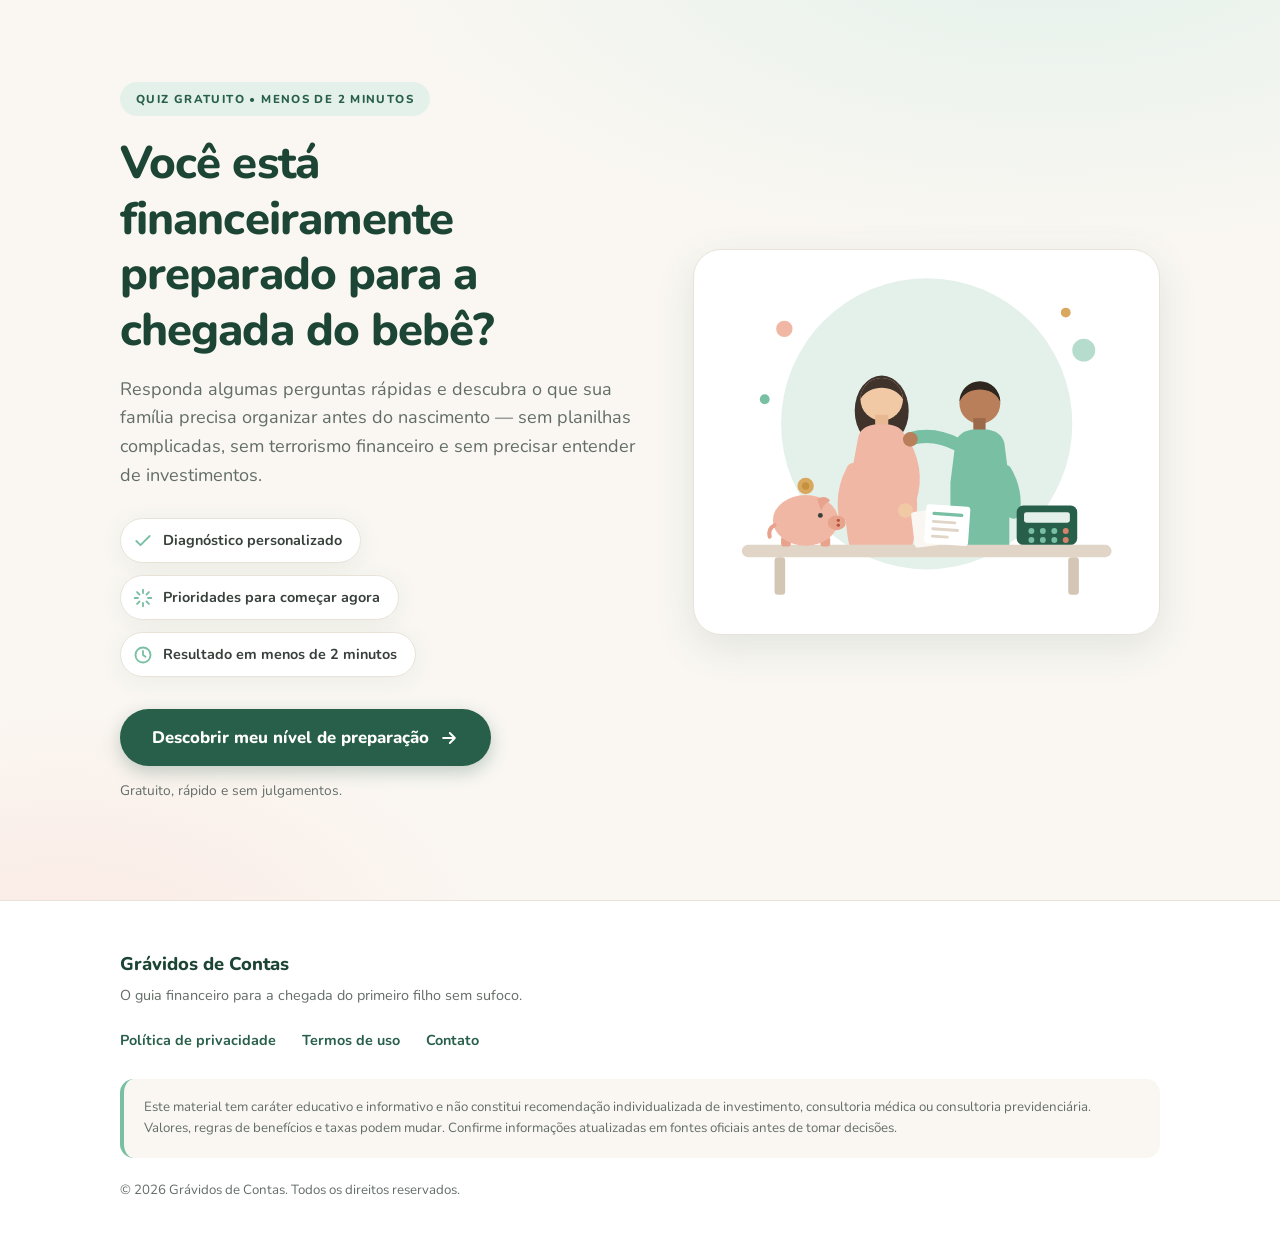
==== index.html @ abc98772 "Adiciona os depoimentos reais dos clientes na seção de prova social - Substitui os placeholders pelo" ====
<!DOCTYPE html>
<html lang="pt-BR">
<head>
<meta charset="UTF-8">
<meta name="viewport" content="width=device-width, initial-scale=1">
<title>Quiz: Você está preparado financeiramente para a chegada do bebê???</title>
<meta name="description" content="Descubra em menos de 2 minutos como está a preparação financeira da sua família para a chegada do bebê e veja um plano simples para começar.">

<link rel="icon" href="favicon.svg" type="image/svg+xml">
<link rel="apple-touch-icon" href="favicon.svg">
<meta name="theme-color" content="#285F4A">

<meta property="og:type" content="website">
<meta property="og:title" content="Você está financeiramente preparado para a chegada do bebê?">
<meta property="og:description" content="Quiz gratuito de 2 minutos. Descubra seu nível de preparação e receba 3 prioridades práticas para organizar as contas antes do nascimento.">
<meta property="og:locale" content="pt_BR">
<meta property="og:site_name" content="Grávidos de Contas">
<meta property="og:image" content="og-image.png">
<meta property="og:image:width" content="1200">
<meta property="og:image:height" content="630">
<meta property="og:image:alt" content="Grávidos de Contas — quiz gratuito sobre preparação financeira para a chegada do bebê.">
<meta name="twitter:card" content="summary_large_image">
<meta name="twitter:title" content="Você está financeiramente preparado para a chegada do bebê?">
<meta name="twitter:description" content="Quiz gratuito de 2 minutos. Descubra seu nível de preparação e receba 3 prioridades práticas.">
<meta name="twitter:image" content="og-image.png">

<link rel="preconnect" href="https://fonts.googleapis.com">
<link rel="preconnect" href="https://fonts.gstatic.com" crossorigin>
<link href="https://fonts.googleapis.com/css2?family=Nunito:wght@400;600;700;800&display=swap" rel="stylesheet">

<style>
:root{
  --mint:#78BFA3;
  --mint-soft:#E4F1EB;
  --green:#285F4A;
  --green-deep:#1D4536;
  --terracota:#D9826B;          /* acentos e ilustração (não-texto) */
  --terracota-cta:#C05130;      /* mesma matiz, escurecida: 4.70:1 com texto branco */
  --terracota-cta-hover:#A64528;
  --terracota-light:#F1B7A5;
  --terracota-soft:#FBEAE4;
  --brick:#AE4B32;              /* terracota legível como texto: 4.67:1 no soft */
  --gold:#D9A85F;
  --gold-soft:#FAF0DE;
  --offwhite:#FAF7F2;
  --text:#37403B;
  --text-soft:#636D68;          /* passa 4.5:1 em branco, off-white, menta, dourado e terracota claros */
  --white:#FFFFFF;
  --line:#E8E2D9;
  --radius:20px;
  --radius-sm:14px;
  --shadow:0 4px 24px rgba(40,95,74,.07);
  --shadow-lg:0 12px 40px rgba(40,95,74,.12);
  --maxw:1080px;
}

*{margin:0;padding:0;box-sizing:border-box}

html{scroll-behavior:smooth}

body{
  font-family:'Nunito',system-ui,-apple-system,'Segoe UI',sans-serif;
  background:var(--offwhite);
  color:var(--text);
  line-height:1.6;
  -webkit-font-smoothing:antialiased;
}

img,svg{max-width:100%;display:block}

button{font-family:inherit;cursor:pointer;border:none;background:none;color:inherit}

a{color:inherit}

:focus-visible{
  outline:3px solid var(--green);
  outline-offset:3px;
  border-radius:6px;
}

.wrap{width:100%;max-width:var(--maxw);margin:0 auto;padding:0 20px}
.wrap-narrow{max-width:760px}

.sr-only{
  position:absolute;width:1px;height:1px;padding:0;margin:-1px;
  overflow:hidden;clip:rect(0,0,0,0);white-space:nowrap;border:0;
}

/* ---------- Tipografia ---------- */
h1,h2,h3{line-height:1.22;letter-spacing:-.02em;color:var(--green-deep);font-weight:800}
h1{font-size:clamp(1.75rem,5.2vw,2.85rem)}
h2{font-size:clamp(1.5rem,4.2vw,2.25rem)}
h3{font-size:clamp(1.1rem,2.6vw,1.3rem)}

.eyebrow{
  display:inline-block;
  font-size:.72rem;
  font-weight:800;
  letter-spacing:.12em;
  text-transform:uppercase;
  color:var(--green);
  background:var(--mint-soft);
  padding:8px 16px;
  border-radius:999px;
}

.lead{font-size:clamp(1rem,2.4vw,1.13rem);color:var(--text-soft)}

/* ---------- Botões ---------- */
.btn{
  display:inline-flex;align-items:center;justify-content:center;gap:10px;
  font-weight:800;font-size:1.05rem;
  padding:17px 32px;
  border-radius:999px;
  text-decoration:none;
  transition:transform .15s ease,box-shadow .2s ease,background-color .2s ease;
  text-align:center;
}
.btn:active{transform:translateY(1px)}

.btn-primary{
  background:var(--green);color:var(--white);
  box-shadow:0 6px 18px rgba(40,95,74,.28);
}
.btn-primary:hover{background:var(--green-deep);box-shadow:0 8px 24px rgba(40,95,74,.34)}

.btn-buy{
  background:var(--terracota-cta);color:var(--white);
  box-shadow:0 6px 18px rgba(192,81,48,.34);
  font-size:1.1rem;
}
.btn-buy:hover{background:var(--terracota-cta-hover);box-shadow:0 10px 28px rgba(192,81,48,.42)}

.btn-ghost{
  background:transparent;color:var(--text-soft);
  font-weight:700;font-size:.95rem;padding:14px 22px;
  border-radius:999px;
}
.btn-ghost:hover{color:var(--green);background:var(--mint-soft)}

.btn-block{width:100%}

.btn:disabled{opacity:.4;cursor:not-allowed;box-shadow:none}
.btn:disabled:hover{transform:none}

.microcopy{font-size:.86rem;color:var(--text-soft);margin-top:14px}

/* ---------- App / telas ---------- */
.app{
  min-height:100svh;
  display:flex;align-items:center;
  padding:40px 0 56px;
  background:
    radial-gradient(1100px 520px at 82% -8%,var(--mint-soft) 0%,transparent 62%),
    radial-gradient(760px 420px at 5% 105%,var(--terracota-soft) 0%,transparent 60%);
}

.screen{display:none;width:100%;animation:fade .38s ease both}
.screen.is-active{display:block}

@keyframes fade{from{opacity:0;transform:translateY(12px)}to{opacity:1;transform:none}}

@media (prefers-reduced-motion:reduce){
  *{animation-duration:.01ms !important;transition-duration:.01ms !important}
  html{scroll-behavior:auto}
}

/* ---------- Hero ---------- */
.hero{
  display:grid;gap:40px;align-items:center;
  grid-template-columns:1fr;
}
@media(min-width:900px){
  .hero{grid-template-columns:1.05fr .95fr;gap:56px}
}

.hero h1{margin:20px 0 16px}
.hero .lead{margin-bottom:28px;max-width:52ch}

.perks{
  display:flex;flex-direction:column;gap:14px;
  margin-bottom:32px;
}
@media(min-width:560px){.perks{flex-direction:row;flex-wrap:wrap;gap:12px}}

.perk{
  display:flex;align-items:center;gap:10px;
  background:var(--white);
  border:1px solid var(--line);
  border-radius:999px;
  padding:10px 18px 10px 12px;
  font-size:.9rem;font-weight:700;
  box-shadow:var(--shadow);
}
.perk svg{width:20px;height:20px;color:var(--mint);flex:none}

.hero-art{
  background:var(--white);
  border-radius:28px;
  padding:20px;
  box-shadow:var(--shadow-lg);
  border:1px solid var(--line);
}

/* ---------- Quiz ---------- */
.quiz-card{
  background:var(--white);
  border:1px solid var(--line);
  border-radius:var(--radius);
  box-shadow:var(--shadow-lg);
  padding:28px 22px 26px;
}
@media(min-width:700px){.quiz-card{padding:40px}}

.progress-head{
  display:flex;justify-content:space-between;align-items:baseline;
  gap:14px;margin-bottom:12px;
  font-size:.85rem;font-weight:800;color:var(--green);
}
.progress-head .hint{color:var(--text-soft);font-weight:600;font-size:.8rem}

.bar{
  height:9px;background:var(--mint-soft);
  border-radius:999px;overflow:hidden;margin-bottom:30px;
}
.bar span{
  display:block;height:100%;
  background:linear-gradient(90deg,var(--mint),var(--green));
  border-radius:999px;
  transition:width .4s cubic-bezier(.4,0,.2,1);
}

.q-title{margin-bottom:8px}
.q-sub{font-size:.9rem;color:var(--text-soft);margin-bottom:24px}

.options{display:flex;flex-direction:column;gap:12px;margin-bottom:28px}

.opt{
  display:flex;align-items:center;gap:14px;
  width:100%;text-align:left;
  background:var(--white);
  border:2px solid var(--line);
  border-radius:var(--radius-sm);
  padding:17px 18px;
  font-size:1rem;font-weight:700;color:var(--text);
  transition:border-color .18s ease,background-color .18s ease,transform .12s ease;
}
.opt:hover{border-color:var(--mint);background:var(--mint-soft)}
.opt:active{transform:scale(.99)}

.opt .tick{
  flex:none;width:24px;height:24px;border-radius:50%;
  border:2px solid var(--line);
  display:grid;place-items:center;
  transition:border-color .18s ease,background-color .18s ease;
}
.opt .tick svg{width:14px;height:14px;color:var(--white);opacity:0;transition:opacity .15s ease}

.opt[aria-checked="true"]{border-color:var(--green);background:var(--mint-soft)}
.opt[aria-checked="true"] .tick{border-color:var(--green);background:var(--green)}
.opt[aria-checked="true"] .tick svg{opacity:1}

.quiz-nav{display:flex;justify-content:space-between;align-items:center;gap:12px}

/* ---------- Intervalos de copy entre as perguntas ---------- */
.interlude{text-align:center}
.interlude h2{font-size:clamp(1.3rem,3.6vw,1.75rem);margin:18px 0 14px}
.interlude-art{
  width:100%;max-width:400px;margin:22px auto 4px;
  height:auto;
}
.interlude-text{
  color:var(--text-soft);max-width:52ch;margin:0 auto 24px;
  font-size:1.02rem;
}
.interlude-note{
  font-weight:800;color:var(--green-deep);margin:22px 0 24px;
  font-size:1rem;
}

.datapoint{
  background:var(--terracota-soft);
  border-radius:var(--radius-sm);
  padding:24px 22px;
  text-align:left;
}
.datapoint-green{background:var(--mint-soft)}
.datapoint-num{
  font-size:clamp(2.2rem,7vw,2.9rem);
  font-weight:800;line-height:1;letter-spacing:-.03em;
  color:var(--brick);margin-bottom:10px;
}
.datapoint-green .datapoint-num{color:var(--green)}
.datapoint-desc{font-weight:700;color:var(--text);margin-bottom:12px}
.datapoint-src{
  font-size:.78rem;color:var(--text-soft);line-height:1.5;
  padding-top:11px;border-top:1px solid rgba(55,64,59,.12);
}
.datapoint-src a{
  display:inline-flex;align-items:center;gap:4px;
  padding:5px 0;min-height:24px;          /* área de toque confortável no celular */
  font-weight:800;color:var(--green);
  text-decoration:underline;text-underline-offset:2px;
}
.datapoint-src a:hover{color:var(--green-deep)}
.datapoint-src a svg{width:12px;height:12px;flex:none}

/* ---------- Lead ---------- */
.field{margin-bottom:18px}
.field label{display:block;font-weight:800;font-size:.9rem;margin-bottom:7px}
.opcional{
  font-weight:700;font-size:.74rem;color:var(--text-soft);
  background:var(--offwhite);border:1px solid var(--line);
  padding:2px 8px;border-radius:999px;margin-left:6px;
  text-transform:lowercase;letter-spacing:.02em;
}
.field input{
  width:100%;font-family:inherit;font-size:1rem;
  padding:15px 16px;
  border:2px solid var(--line);
  border-radius:var(--radius-sm);
  background:var(--offwhite);
  color:var(--text);
  transition:border-color .18s ease,background-color .18s ease;
}
.field input:focus{outline:none;border-color:var(--green);background:var(--white)}
.field input[aria-invalid="true"]{border-color:var(--terracota);background:var(--terracota-soft)}
.field .err{
  display:none;font-size:.82rem;font-weight:700;color:var(--brick);margin-top:7px;
}
.field .err.show{display:block}

.consent{
  display:flex;gap:12px;align-items:flex-start;
  font-size:.86rem;color:var(--text-soft);
  margin:6px 0 22px;cursor:pointer;line-height:1.5;
}
.consent input{
  flex:none;width:22px;height:22px;margin-top:1px;
  accent-color:var(--green);cursor:pointer;
}

.lead-trust{
  display:flex;gap:10px;align-items:flex-start;
  margin-top:18px;font-size:.85rem;color:var(--text-soft);line-height:1.5;
}
.lead-trust svg{width:18px;height:18px;flex:none;color:var(--green);margin-top:2px}

/* ---------- Processando ---------- */
.loading{text-align:center;padding:56px 20px}
.spinner{
  width:58px;height:58px;margin:0 auto 26px;
  border:5px solid var(--mint-soft);
  border-top-color:var(--green);
  border-radius:50%;
  animation:spin .9s linear infinite;
}
@keyframes spin{to{transform:rotate(360deg)}}
.loading-msg{font-size:1.08rem;font-weight:800;color:var(--green-deep);min-height:1.6em}

/* ---------- Resultado ---------- */
.result-card{
  background:var(--white);
  border:1px solid var(--line);
  border-top:6px solid var(--tier,var(--mint));
  border-radius:var(--radius);
  box-shadow:var(--shadow-lg);
  padding:30px 22px;
}
@media(min-width:700px){.result-card{padding:42px}}

.tier-badge{
  display:inline-flex;align-items:center;gap:9px;
  background:var(--tier-soft,var(--mint-soft));
  color:var(--tier-text,var(--green));
  font-weight:800;font-size:.78rem;
  letter-spacing:.1em;text-transform:uppercase;
  padding:8px 16px;border-radius:999px;
}
.tier-name{color:var(--tier-text,var(--green-deep));margin:16px 0 4px}

.gauge{margin:26px 0 30px}
.gauge-top{
  display:flex;justify-content:space-between;align-items:baseline;
  margin-bottom:9px;
}
.gauge-score{font-weight:800;color:var(--tier-text,var(--green));font-size:1rem}
.gauge-score b{font-size:1.85rem;line-height:1}
.gauge-max{font-size:.82rem;color:var(--text-soft);font-weight:700}
.gauge-track{height:14px;background:var(--offwhite);border:1px solid var(--line);border-radius:999px;overflow:hidden}
.gauge-fill{
  height:100%;background:var(--tier,var(--mint));
  border-radius:999px;width:0;
  transition:width 1.1s cubic-bezier(.4,0,.2,1);
}
.gauge-scale{
  display:flex;justify-content:space-between;
  font-size:.72rem;color:var(--text-soft);font-weight:700;margin-top:8px;
}

.result-msg{font-size:1.06rem;margin-bottom:24px}

.phase-note{
  display:flex;gap:13px;align-items:flex-start;
  background:var(--mint-soft);
  border-left:4px solid var(--mint);
  border-radius:var(--radius-sm);
  padding:17px 19px;margin-bottom:24px;
  font-weight:700;color:var(--green-deep);
}
.phase-note svg{width:22px;height:22px;flex:none;color:var(--green);margin-top:2px}

.risk{
  background:var(--terracota-soft);
  border-radius:var(--radius-sm);
  padding:20px;margin-bottom:24px;
}
.risk h3{
  display:flex;align-items:center;gap:9px;
  font-size:.79rem;letter-spacing:.09em;text-transform:uppercase;
  color:var(--brick);margin-bottom:9px;
}
.risk h3 svg{width:19px;height:19px;flex:none}
.risk p{color:var(--text)}

.priorities{list-style:none;display:flex;flex-direction:column;gap:13px;margin-bottom:8px}
.priorities li{display:flex;gap:14px;align-items:flex-start}
.priorities .num{
  flex:none;width:31px;height:31px;border-radius:50%;
  background:var(--green);color:var(--white);
  font-weight:800;font-size:.9rem;
  display:grid;place-items:center;
}
.priorities li span:last-child{padding-top:3px;font-weight:600}

.block-title{
  font-size:.79rem;letter-spacing:.09em;text-transform:uppercase;
  color:var(--green);font-weight:800;margin-bottom:14px;
}

.bridge{
  margin-top:26px;padding-top:24px;border-top:1px dashed var(--line);
  font-weight:700;color:var(--green-deep);font-size:1.04rem;
}

.result-actions{margin-top:28px;display:flex;flex-direction:column;gap:10px}
@media(min-width:560px){.result-actions{flex-direction:row;align-items:center}}

/* ---------- Seções ---------- */
.section{padding:68px 0}
@media(min-width:700px){.section{padding:88px 0}}
.section-white{background:var(--white)}
.section-mint{background:var(--mint-soft)}
.section-green{background:var(--green-deep);color:var(--offwhite)}
.section-green h2,.section-green h3{color:var(--white)}

.section-head{text-align:center;max-width:640px;margin:0 auto 44px}
.section-head h2{margin:16px 0 14px}
.section-head .lead{margin:0 auto}
.section-green .lead{color:#C9DAD2}

/* ---------- Transição ---------- */
.transition{text-align:center;max-width:660px;margin:0 auto}
.transition h2{margin-bottom:18px}

/* ---------- Dados / autoridade ---------- */
.stats{display:grid;gap:18px;grid-template-columns:1fr}
@media(min-width:800px){.stats{grid-template-columns:repeat(3,1fr);gap:20px}}

.stat-card{
  background:var(--white);
  border:1px solid var(--line);
  border-top:5px solid var(--brick);
  border-radius:var(--radius);
  padding:26px 22px;
  box-shadow:var(--shadow);
  display:flex;flex-direction:column;
}
.stat-card-good{border-top-color:var(--mint)}
.stat-num{
  font-size:clamp(2.1rem,5.5vw,2.6rem);
  font-weight:800;line-height:1;letter-spacing:-.03em;
  color:var(--brick);margin-bottom:12px;
}
.stat-card-good .stat-num{color:var(--green)}
.stat-desc{font-weight:700;color:var(--text);margin-bottom:16px;flex:1}
.stat-src{
  font-size:.76rem;color:var(--text-soft);line-height:1.6;
  padding-top:13px;border-top:1px solid var(--line);
}
.stat-src a{
  display:inline-flex;align-items:center;gap:4px;margin-top:2px;
  padding:5px 0;min-height:24px;          /* área de toque confortável no celular */
  font-weight:800;color:var(--green);
  text-decoration:underline;text-underline-offset:2px;
}
.stat-src a:hover{color:var(--green-deep)}
.stat-src a svg{width:12px;height:12px;flex:none}

.stats-note{
  display:flex;gap:11px;align-items:flex-start;
  max-width:720px;margin:30px auto 0;
  font-size:.85rem;line-height:1.6;color:var(--text-soft);
}
.stats-note svg{width:19px;height:19px;flex:none;color:var(--green);margin-top:2px}

/* ---------- Oferta ---------- */
.offer{display:grid;gap:44px;align-items:center;grid-template-columns:1fr}
@media(min-width:900px){.offer{grid-template-columns:.85fr 1.15fr;gap:56px}}

.benefits{list-style:none;display:flex;flex-direction:column;gap:15px;margin-top:28px}
.benefits li{display:flex;gap:13px;align-items:flex-start;font-weight:600}
.benefits svg{
  width:23px;height:23px;flex:none;color:var(--mint);margin-top:2px;
}

/* ---------- Preço ---------- */
.price-card{
  background:var(--white);
  border:2px solid var(--mint);
  border-radius:var(--radius);
  box-shadow:var(--shadow-lg);
  padding:36px 26px;
  text-align:center;
  max-width:480px;margin:0 auto;
}
.price-top{font-weight:800;color:var(--green);font-size:.95rem;margin-bottom:6px}
.price-value{
  font-size:clamp(2.6rem,8vw,3.4rem);
  font-weight:800;color:var(--green-deep);
  letter-spacing:-.03em;line-height:1.1;margin-bottom:16px;
}
.price-note{font-size:.94rem;color:var(--text-soft);margin-bottom:26px}

/* ---------- Identificação ---------- */
.quotes{display:grid;gap:18px;grid-template-columns:1fr}
@media(min-width:800px){.quotes{grid-template-columns:repeat(3,1fr)}}
.quote{
  background:rgba(255,255,255,.07);
  border:1px solid rgba(255,255,255,.16);
  border-radius:var(--radius-sm);
  padding:24px;
  font-size:1.02rem;font-weight:700;
  color:var(--white);
}
.quote svg{width:26px;height:26px;color:var(--mint);margin-bottom:12px}

/* ---------- Comparativo ---------- */
.compare{display:grid;gap:18px;grid-template-columns:1fr}
@media(min-width:780px){.compare{grid-template-columns:1fr 1fr;gap:22px}}
.col{
  border-radius:var(--radius);
  padding:28px 24px;
  border:1px solid var(--line);
  background:var(--white);
}
.col-bad{background:var(--terracota-soft);border-color:var(--terracota-light)}
.col-good{background:var(--white);border:2px solid var(--mint)}
.col h3{
  display:flex;align-items:center;gap:10px;
  font-size:1.08rem;margin-bottom:18px;
}
.col-bad h3{color:var(--brick)}
.col h3 svg{width:24px;height:24px;flex:none}
.col ul{list-style:none;display:flex;flex-direction:column;gap:12px}
.col li{display:flex;gap:11px;align-items:flex-start;font-weight:600;font-size:.98rem}
.col li svg{width:19px;height:19px;flex:none;margin-top:3px}
.col-bad li svg{color:var(--terracota)}
.col-good li svg{color:var(--mint)}

/* ---------- Acordeão ---------- */
.accordion{display:flex;flex-direction:column;gap:12px;max-width:760px;margin:0 auto}
.acc-item{
  background:var(--white);
  border:1px solid var(--line);
  border-radius:var(--radius-sm);
  overflow:hidden;
  transition:border-color .2s ease,box-shadow .2s ease;
}
.acc-item[data-open="true"]{border-color:var(--mint);box-shadow:var(--shadow)}
.acc-btn{
  display:flex;justify-content:space-between;align-items:center;gap:16px;
  width:100%;text-align:left;
  padding:20px 22px;
  font-weight:800;font-size:1rem;color:var(--green-deep);
}
.acc-btn:hover{color:var(--green)}
.acc-btn .chev{
  flex:none;width:22px;height:22px;color:var(--mint);
  transition:transform .25s ease;
}
.acc-item[data-open="true"] .chev{transform:rotate(180deg)}
.acc-panel{
  display:grid;grid-template-rows:0fr;
  transition:grid-template-rows .28s ease;
}
.acc-item[data-open="true"] .acc-panel{grid-template-rows:1fr}
.acc-panel>div{overflow:hidden}
.acc-panel p{padding:0 22px 22px;color:var(--text-soft)}

/* ---------- CTA final ---------- */
.final{text-align:center;max-width:660px;margin:0 auto}
.final h2{margin-bottom:18px}
.final .lead{color:#C9DAD2;margin-bottom:30px}
.final-price{
  font-size:2.4rem;font-weight:800;color:var(--white);
  margin-bottom:24px;letter-spacing:-.02em;
}

/* ---------- Rodapé ---------- */
.footer{background:var(--white);border-top:1px solid var(--line);padding:48px 0 40px}
.footer-brand{font-weight:800;color:var(--green-deep);font-size:1.15rem;margin-bottom:6px}
.footer-sub{font-size:.9rem;color:var(--text-soft);margin-bottom:22px}
.footer-links{
  display:flex;flex-wrap:wrap;gap:10px 26px;
  font-size:.9rem;font-weight:700;margin-bottom:26px;
}
.footer-links a{color:var(--green);text-decoration:none}
.footer-links a:hover{text-decoration:underline;text-underline-offset:3px}
.disclaimer{
  background:var(--offwhite);
  border-left:4px solid var(--mint);
  border-radius:var(--radius-sm);
  padding:18px 20px;
  font-size:.83rem;color:var(--text-soft);line-height:1.65;
  margin-bottom:22px;
}
.copyright{font-size:.83rem;color:var(--text-soft)}

/* ---------- Ancoragem de preço ---------- */
.price-flag{
  display:inline-block;font-size:.74rem;font-weight:800;letter-spacing:.08em;
  text-transform:uppercase;color:var(--white);background:var(--terracota-cta);
  padding:6px 15px;border-radius:999px;margin-bottom:16px;
}
.value-anchor{list-style:none;text-align:left;margin:0 0 24px;display:flex;flex-direction:column;gap:10px}
.value-anchor li{
  display:flex;justify-content:space-between;align-items:baseline;gap:14px;
  font-size:.92rem;color:var(--text-soft);
  padding-bottom:10px;border-bottom:1px dashed var(--line);
}
.value-anchor li b{font-weight:800;color:var(--text-soft);white-space:nowrap}
.value-anchor .value-anchor-win{color:var(--green-deep);border-bottom:none}
.value-anchor .value-anchor-win span{font-weight:800}
.value-anchor .value-anchor-win b{color:var(--green);font-size:1.08rem}
.price-main{margin-bottom:22px}
.price-old{font-size:1rem;color:var(--text-soft);font-weight:700;margin-bottom:2px}
.price-old s{color:var(--brick);text-decoration-thickness:2px}
.price-installments{font-size:1rem;color:var(--text-soft);font-weight:700;margin-top:8px}
.price-installments strong{color:var(--green-deep)}
.price-risk{
  display:flex;gap:9px;align-items:center;justify-content:center;
  margin-top:16px;font-size:.88rem;font-weight:700;color:var(--green-deep);
  background:var(--mint-soft);border-radius:var(--radius-sm);padding:12px 16px;line-height:1.4;
}
.price-risk svg{width:20px;height:20px;flex:none;color:var(--green)}

/* ---------- Depoimentos ---------- */
.testimonials{display:grid;gap:20px;grid-template-columns:1fr}
@media(min-width:800px){.testimonials{grid-template-columns:repeat(3,1fr)}}
.testimonial{
  background:var(--white);border:1px solid var(--line);border-radius:var(--radius);
  box-shadow:var(--shadow);padding:26px 24px;display:flex;flex-direction:column;gap:14px;
  position:relative;
}
.testimonial .stars{display:flex;gap:3px;color:var(--gold)}
.testimonial .stars svg{width:18px;height:18px}
.testimonial-quote{font-weight:700;color:var(--text);font-size:1.02rem;line-height:1.55;flex:1}
.testimonial-person{display:flex;align-items:center;gap:12px;margin-top:2px}
.testimonial-avatar{
  width:44px;height:44px;border-radius:50%;flex:none;
  background:var(--mint-soft);display:grid;place-items:center;color:var(--green);
  font-weight:800;font-size:.95rem;letter-spacing:.02em;
}
.testimonial-avatar svg{width:24px;height:24px}
.testimonial-name{font-weight:800;color:var(--green-deep);font-size:.95rem}
.testimonial-role{font-size:.82rem;color:var(--text-soft);font-weight:700}
.testimonial-tag{
  position:absolute;top:14px;right:14px;font-size:.64rem;font-weight:800;
  letter-spacing:.06em;text-transform:uppercase;color:var(--brick);
  background:var(--terracota-soft);padding:4px 9px;border-radius:999px;
}
.testimonials-note{
  display:flex;gap:11px;align-items:flex-start;max-width:720px;margin:28px auto 0;
  font-size:.85rem;line-height:1.6;color:var(--text-soft);
}
.testimonials-note svg{width:19px;height:19px;flex:none;color:var(--green);margin-top:2px}

/* ---------- Preço no CTA final ---------- */
.final-price s{color:#A9C0B6;font-weight:700}
.final-parc{display:block;font-size:1.05rem;font-weight:700;color:#C9DAD2;margin-top:6px}
</style>

<script type="application/ld+json">
{
  "@context": "https://schema.org",
  "@graph": [
    {
      "@type": "Product",
      "name": "Grávidos de Contas — O guia financeiro para a chegada do primeiro filho sem sufoco",
      "description": "Ebook digital em PDF que ensina, em linguagem simples, como preparar a vida financeira da família para a chegada do primeiro filho: quanto guardar, o que priorizar no enxoval, quais direitos verificar e onde deixar a reserva.",
      "category": "Ebook",
      "brand": { "@type": "Brand", "name": "Grávidos de Contas" },
      "offers": {
        "@type": "Offer",
        "price": "67.90",
        "priceCurrency": "BRL",
        "availability": "https://schema.org/InStock"
      }
    },
    {
      "@type": "FAQPage",
      "mainEntity": [
        {
          "@type": "Question",
          "name": "O que recebo após a compra?",
          "acceptedAnswer": { "@type": "Answer", "text": "Você recebe o ebook digital Grávidos de Contas, em formato PDF, com orientações, exemplos, tabelas, plano por trimestre e checklist final." }
        },
        {
          "@type": "Question",
          "name": "O ebook serve apenas para o primeiro filho?",
          "acceptedAnswer": { "@type": "Answer", "text": "Ele foi pensado especialmente para a chegada do primeiro filho, mas também pode ajudar famílias que desejam reorganizar as finanças para um novo bebê." }
        },
        {
          "@type": "Question",
          "name": "Preciso entender de finanças?",
          "acceptedAnswer": { "@type": "Answer", "text": "Não. O conteúdo foi escrito para iniciantes e evita linguagem técnica desnecessária." }
        },
        {
          "@type": "Question",
          "name": "O ebook diz exatamente quanto vou gastar?",
          "acceptedAnswer": { "@type": "Answer", "text": "Ele apresenta faixas e referências para ajudar no planejamento. Os valores reais podem variar conforme cidade, renda, saúde, escolhas e necessidades do bebê." }
        },
        {
          "@type": "Question",
          "name": "Posso usar o guia mesmo tendo renda variável?",
          "acceptedAnswer": { "@type": "Answer", "text": "Sim. O material explica como montar o planejamento com base na renda garantida e usar valores extras como aceleradores da reserva." }
        },
        {
          "@type": "Question",
          "name": "O conteúdo substitui orientação financeira ou previdenciária?",
          "acceptedAnswer": { "@type": "Answer", "text": "Não. O material tem caráter educativo. Regras, taxas e benefícios devem ser confirmados em fontes oficiais ou com profissionais responsáveis." }
        }
      ]
    }
  ]
}
</script>
</head>
<body>
<main class="app" id="app">
  <div class="wrap">

    <!-- ============ TELA 1 — INICIAL ============ -->
    <section class="screen is-active" id="screen-intro" aria-labelledby="intro-title">
      <div class="hero">
        <div>
          <span class="eyebrow">Quiz gratuito • Menos de 2 minutos</span>
          <h1 id="intro-title">Você está financeiramente preparado para a chegada do bebê?</h1>
          <p class="lead">Responda algumas perguntas rápidas e descubra o que sua família precisa organizar antes do nascimento — sem planilhas complicadas, sem terrorismo financeiro e sem precisar entender de investimentos.</p>

          <ul class="perks">
            <li class="perk">
              <svg viewBox="0 0 24 24" fill="none" stroke="currentColor" stroke-width="2.2" stroke-linecap="round" stroke-linejoin="round" aria-hidden="true"><path d="M20 6 9 17l-5-5"/></svg>
              Diagnóstico personalizado
            </li>
            <li class="perk">
              <svg viewBox="0 0 24 24" fill="none" stroke="currentColor" stroke-width="2.2" stroke-linecap="round" stroke-linejoin="round" aria-hidden="true"><path d="M12 2v4M12 18v4M4.9 4.9l2.9 2.9M16.2 16.2l2.9 2.9M2 12h4M18 12h4M4.9 19.1l2.9-2.9M16.2 7.8l2.9-2.9"/></svg>
              Prioridades para começar agora
            </li>
            <li class="perk">
              <svg viewBox="0 0 24 24" fill="none" stroke="currentColor" stroke-width="2.2" stroke-linecap="round" stroke-linejoin="round" aria-hidden="true"><circle cx="12" cy="12" r="9"/><path d="M12 7v5l3 2"/></svg>
              Resultado em menos de 2 minutos
            </li>
          </ul>

          <button class="btn btn-primary" id="btn-start" type="button">
            Descobrir meu nível de preparação
            <svg viewBox="0 0 24 24" fill="none" stroke="currentColor" stroke-width="2.4" stroke-linecap="round" stroke-linejoin="round" style="width:20px;height:20px" aria-hidden="true"><path d="M5 12h14M13 6l6 6-6 6"/></svg>
          </button>
          <p class="microcopy">Gratuito, rápido e sem julgamentos.</p>
        </div>

        <div class="hero-art">
          <svg viewBox="0 0 520 420" xmlns="http://www.w3.org/2000/svg" role="img" aria-labelledby="artTitle artDesc">
            <title id="artTitle">Casal se organizando para a chegada do bebê</title>
            <desc id="artDesc">Ilustração de um casal jovem, com a mulher grávida e o companheiro ao lado, sentados a uma mesa com papéis, uma calculadora e um cofrinho de porquinho.</desc>

            <!-- fundo -->
            <circle cx="260" cy="188" r="178" fill="#E4F1EB"/>
            <circle cx="86" cy="72" r="10" fill="#F1B7A5"/>
            <circle cx="452" cy="98" r="14" fill="#78BFA3" opacity=".55"/>
            <circle cx="430" cy="52" r="6" fill="#D9A85F"/>
            <circle cx="62" cy="158" r="6" fill="#78BFA3"/>

            <!-- MULHER -->
            <ellipse cx="205" cy="172" rx="33" ry="43" fill="#3F332C"/>
            <circle cx="205" cy="158" r="26" fill="#F1C9A5"/>
            <path d="M179 158a26 26 0 0 1 52 0c-6-10-16-14-26-14s-20 4-26 14Z" fill="#3F332C"/>
            <rect x="197" y="177" width="16" height="16" fill="#E8B892"/>
            <path d="M176 206q2-14 20-17h18q18 3 20 17l5 38q11 24 9 52-2 26-6 44h-76q-4-18-6-44-2-28 9-52Z" fill="#F1B7A5"/>
            <path d="M231 212q22 40 4 78" stroke="#F1B7A5" stroke-width="17" fill="none" stroke-linecap="round"/>
            <circle cx="234" cy="294" r="9" fill="#F1C9A5"/>
            <path d="M170 244q-14 26-10 54" stroke="#F1B7A5" stroke-width="16" fill="none" stroke-linecap="round"/>

            <!-- HOMEM -->
            <circle cx="325" cy="163" r="25" fill="#B87F5A"/>
            <path d="M300 161a25 25 0 0 1 50 0c-5-11-15-15-25-15s-20 4-25 15Z" fill="#2F2620"/>
            <rect x="317" y="181" width="15" height="15" fill="#9C6A4A"/>
            <path d="M295 212q3-14 21-17h18q18 3 21 17l6 48v80h-72v-80Z" fill="#78BFA3"/>
            <path d="M299 214q-30-16-58-8" stroke="#78BFA3" stroke-width="16" fill="none" stroke-linecap="round"/>
            <circle cx="240" cy="207" r="9" fill="#B87F5A"/>
            <path d="M356 246q14 24 10 50" stroke="#78BFA3" stroke-width="16" fill="none" stroke-linecap="round"/>

            <!-- MESA -->
            <rect x="34" y="336" width="452" height="15" rx="7.5" fill="#E0D5C6"/>
            <rect x="74" y="351" width="13" height="46" rx="4" fill="#D3C6B4"/>
            <rect x="433" y="351" width="13" height="46" rx="4" fill="#D3C6B4"/>

            <!-- COFRINHO -->
            <circle cx="112" cy="264" r="10" fill="#D9A85F"/>
            <circle cx="112" cy="264" r="4.5" fill="#C4913F"/>
            <rect x="98" y="282" width="28" height="6" rx="3" fill="#C86F58"/>
            <rect x="82" y="326" width="12" height="12" rx="3" fill="#E8A38C"/>
            <rect x="130" y="326" width="12" height="12" rx="3" fill="#E8A38C"/>
            <ellipse cx="112" cy="306" rx="40" ry="31" fill="#F1B7A5"/>
            <path d="M126 280q10-6 16 2-8 4-11 12Z" fill="#E8A38C"/>
            <ellipse cx="150" cy="309" rx="11" ry="9" fill="#E8A38C"/>
            <circle cx="152" cy="306" r="2" fill="#B4543B"/>
            <circle cx="152" cy="312" r="2" fill="#B4543B"/>
            <circle cx="130" cy="300" r="3" fill="#37403B"/>
            <path d="M74 312q-8 4-6 14" stroke="#E8A38C" stroke-width="5" fill="none" stroke-linecap="round"/>

            <!-- PAPÉIS -->
            <g transform="rotate(-7 276 314)">
              <rect x="243" y="292" width="54" height="44" rx="4" fill="#FAF7F2"/>
            </g>
            <g transform="rotate(4 288 312)">
              <rect x="258" y="288" width="54" height="48" rx="4" fill="#FFFFFF"/>
              <rect x="266" y="297" width="38" height="4" rx="2" fill="#78BFA3"/>
              <rect x="266" y="307" width="30" height="3.5" rx="1.75" fill="#E0D5C6"/>
              <rect x="266" y="316" width="34" height="3.5" rx="1.75" fill="#E0D5C6"/>
              <rect x="266" y="325" width="22" height="3.5" rx="1.75" fill="#E0D5C6"/>
            </g>

            <!-- CALCULADORA -->
            <rect x="370" y="288" width="74" height="48" rx="8" fill="#285F4A"/>
            <rect x="379" y="296" width="56" height="13" rx="3" fill="#E4F1EB"/>
            <circle cx="388" cy="319" r="3.6" fill="#78BFA3"/>
            <circle cx="402" cy="319" r="3.6" fill="#78BFA3"/>
            <circle cx="416" cy="319" r="3.6" fill="#78BFA3"/>
            <circle cx="430" cy="319" r="3.6" fill="#D9826B"/>
            <circle cx="388" cy="330" r="3.6" fill="#78BFA3"/>
            <circle cx="402" cy="330" r="3.6" fill="#78BFA3"/>
            <circle cx="416" cy="330" r="3.6" fill="#78BFA3"/>
            <circle cx="430" cy="330" r="3.6" fill="#D9826B"/>
          </svg>
        </div>
      </div>
    </section>

    <!-- ============ TELA 2 — QUIZ ============ -->
    <section class="screen" id="screen-quiz" aria-labelledby="q-title">
      <div class="wrap wrap-narrow" style="padding:0">
        <div class="quiz-card">
          <div class="progress-head">
            <span id="q-counter">Pergunta 1 de 8</span>
            <span class="hint" id="q-hint">Não existe resposta certa ou errada.</span>
          </div>
          <div class="bar" role="progressbar" aria-valuemin="0" aria-valuemax="8" aria-valuenow="1" aria-label="Progresso do quiz">
            <span id="q-bar" style="width:12.5%"></span>
          </div>

          <h2 class="q-title" id="q-title">&nbsp;</h2>
          <p class="q-sub" id="q-sub">Responda de acordo com a realidade de vocês.</p>

          <div class="options" id="q-options" role="radiogroup" aria-labelledby="q-title"></div>

          <div class="quiz-nav">
            <button class="btn btn-ghost" id="btn-back" type="button">
              <svg viewBox="0 0 24 24" fill="none" stroke="currentColor" stroke-width="2.4" stroke-linecap="round" stroke-linejoin="round" style="width:18px;height:18px" aria-hidden="true"><path d="M19 12H5M11 18l-6-6 6-6"/></svg>
              Voltar
            </button>
            <button class="btn btn-primary" id="btn-next" type="button" disabled>
              Continuar
              <svg viewBox="0 0 24 24" fill="none" stroke="currentColor" stroke-width="2.4" stroke-linecap="round" stroke-linejoin="round" style="width:18px;height:18px" aria-hidden="true"><path d="M5 12h14M13 6l6 6-6 6"/></svg>
            </button>
          </div>
        </div>
      </div>
    </section>

    <!-- ============ INTERVALO A — depois da pergunta 3 ============ -->
    <section class="screen" id="screen-interlude-a" aria-labelledby="int-a-title">
      <div class="wrap wrap-narrow" style="padding:0">
        <div class="quiz-card interlude">
          <span class="eyebrow" style="background:var(--terracota-soft);color:var(--brick)">Uma pausa rápida</span>

          <svg class="interlude-art" viewBox="0 0 440 250" xmlns="http://www.w3.org/2000/svg" role="img" aria-labelledby="artA-t artA-d">
            <title id="artA-t">Casal preocupado com as contas</title>
            <desc id="artA-d">Ilustração de um casal, com a mulher grávida, sentados à mesa cercados de boletos e contas, com expressão de preocupação.</desc>
            <ellipse cx="220" cy="138" rx="196" ry="98" fill="#FBEAE4"/>
            <path d="M196 44q6-12 14 0" stroke="#E8A38C" stroke-width="3" fill="none" stroke-linecap="round"/>
            <path d="M226 36q7-14 16 0" stroke="#E8A38C" stroke-width="3" fill="none" stroke-linecap="round"/>
            <circle cx="352" cy="66" r="5" fill="#F1B7A5"/>
            <circle cx="82" cy="58" r="7" fill="#F1B7A5"/>

            <!-- MULHER GRÁVIDA -->
            <ellipse cx="146" cy="104" rx="28" ry="33" fill="#3F332C"/>
            <circle cx="146" cy="94" r="23" fill="#F1C9A5"/>
            <path d="M123 94a23 23 0 0 1 46 0c-5-10-14-13-23-13s-18 3-23 13Z" fill="#3F332C"/>
            <circle cx="139" cy="95" r="2.2" fill="#37403B"/>
            <circle cx="153" cy="95" r="2.2" fill="#37403B"/>
            <path d="M132 87l8 3M160 87l-8 3" stroke="#3F332C" stroke-width="2.4" stroke-linecap="round"/>
            <path d="M140 105q6 3 12 0" stroke="#B4543B" stroke-width="2.4" fill="none" stroke-linecap="round"/>
            <rect x="139" y="112" width="14" height="12" fill="#E8B892"/>
            <path d="M122 136q2-12 17-14h14q15 2 17 14l4 26q9 17 7 38h-70q-2-21 7-38Z" fill="#F1B7A5"/>
            <path d="M168 140q16 12 12 30" stroke="#F1B7A5" stroke-width="13" fill="none" stroke-linecap="round"/>
            <path d="M124 138q-16 8-18 22" stroke="#F1B7A5" stroke-width="13" fill="none" stroke-linecap="round"/>
            <circle cx="106" cy="163" r="7" fill="#F1C9A5"/>

            <!-- HOMEM COM A MÃO NA CABEÇA -->
            <circle cx="300" cy="98" r="21" fill="#B87F5A"/>
            <path d="M279 96a21 21 0 0 1 42 0c-4-9-13-12-21-12s-17 3-21 12Z" fill="#2F2620"/>
            <circle cx="294" cy="99" r="2.1" fill="#37403B"/>
            <circle cx="307" cy="99" r="2.1" fill="#37403B"/>
            <path d="M288 91l7 3M314 91l-7 3" stroke="#2F2620" stroke-width="2.3" stroke-linecap="round"/>
            <path d="M295 109q6 3 11 0" stroke="#7A4A32" stroke-width="2.3" fill="none" stroke-linecap="round"/>
            <rect x="294" y="115" width="13" height="11" fill="#9C6A4A"/>
            <path d="M276 140q3-12 18-14h13q15 2 18 14l4 60h-57Z" fill="#78BFA3"/>
            <path d="M282 142q-22 2-24-26" stroke="#78BFA3" stroke-width="13" fill="none" stroke-linecap="round"/>
            <circle cx="259" cy="110" r="7.5" fill="#B87F5A"/>
            <path d="M322 142q16 10 14 28" stroke="#78BFA3" stroke-width="13" fill="none" stroke-linecap="round"/>

            <!-- MESA E CONTAS -->
            <rect x="38" y="198" width="364" height="11" rx="5.5" fill="#E0D5C6"/>
            <g transform="rotate(-8 214 186)">
              <rect x="188" y="166" width="52" height="34" rx="3" fill="#FFFFFF"/>
              <rect x="195" y="173" width="26" height="3" rx="1.5" fill="#D9826B"/>
              <rect x="195" y="181" width="34" height="2.6" rx="1.3" fill="#E0D5C6"/>
              <rect x="195" y="188" width="20" height="2.6" rx="1.3" fill="#E0D5C6"/>
            </g>
            <g transform="rotate(6 246 190)">
              <rect x="222" y="172" width="50" height="28" rx="3" fill="#FAF7F2"/>
              <rect x="229" y="179" width="22" height="3" rx="1.5" fill="#B4543B"/>
              <rect x="229" y="187" width="30" height="2.6" rx="1.3" fill="#E0D5C6"/>
            </g>
            <g transform="rotate(-3 92 188)">
              <rect x="66" y="170" width="48" height="30" rx="3" fill="#FFFFFF"/>
              <rect x="73" y="177" width="24" height="3" rx="1.5" fill="#D9826B"/>
              <rect x="73" y="185" width="30" height="2.6" rx="1.3" fill="#E0D5C6"/>
            </g>
            <circle cx="356" cy="184" r="15" fill="#D9A85F"/>
            <path d="M356 176v16M352 180h6a3 3 0 0 1 0 6h-4a3 3 0 0 0 0 6h6" stroke="#8A6420" stroke-width="2" fill="none" stroke-linecap="round"/>
          </svg>

          <h2 id="int-a-title">Quase ninguém faz essa conta antes. E é aí que aperta.</h2>
          <p class="interlude-text">A maioria dos pais de primeira viagem descobre os valores no caminho — com a barriga crescendo, a lista aumentando e o cartão resolvendo o que o planejamento não resolveu. Não é falta de cuidado de vocês. É que ninguém ensina isso.</p>

          <div class="datapoint">
            <p class="datapoint-num">80,9%</p>
            <p class="datapoint-desc">das famílias brasileiras estão endividadas — o maior índice desde o início da série histórica.</p>
            <p class="datapoint-src">Pesquisa Peic, da Confederação Nacional do Comércio (CNC), referente a abril de 2026 · <a href="https://www12.senado.leg.br/noticias/infomaterias/2026/05/dividas-em-recorde-assombram-as-familias-brasileiras" target="_blank" rel="noopener noreferrer">Agência Senado<svg viewBox="0 0 24 24" fill="none" stroke="currentColor" stroke-width="2.4" stroke-linecap="round" stroke-linejoin="round" aria-hidden="true"><path d="M18 13v6a2 2 0 0 1-2 2H5a2 2 0 0 1-2-2V8a2 2 0 0 1 2-2h6M15 3h6v6M10 14 21 3"/></svg></a></p>
          </div>

          <p class="interlude-note">Vocês ainda têm tempo de fazer diferente. Vamos continuar.</p>
          <button class="btn btn-primary btn-block" type="button" data-continue="3">
            Continuar o quiz
            <svg viewBox="0 0 24 24" fill="none" stroke="currentColor" stroke-width="2.4" stroke-linecap="round" stroke-linejoin="round" style="width:18px;height:18px" aria-hidden="true"><path d="M5 12h14M13 6l6 6-6 6"/></svg>
          </button>
        </div>
      </div>
    </section>

    <!-- ============ INTERVALO B — depois da pergunta 6 ============ -->
    <section class="screen" id="screen-interlude-b" aria-labelledby="int-b-title">
      <div class="wrap wrap-narrow" style="padding:0">
        <div class="quiz-card interlude">
          <span class="eyebrow">Falta pouco</span>

          <svg class="interlude-art" viewBox="0 0 440 250" xmlns="http://www.w3.org/2000/svg" role="img" aria-labelledby="artB-t artB-d">
            <title id="artB-t">Documento de benefício aprovado</title>
            <desc id="artB-d">Ilustração de um documento de benefício com carimbo de aprovado, ao lado de um calendário e moedas, representando direitos da família.</desc>
            <ellipse cx="220" cy="136" rx="196" ry="98" fill="#E4F1EB"/>
            <circle cx="84" cy="60" r="7" fill="#78BFA3"/>
            <circle cx="360" cy="70" r="5" fill="#D9A85F"/>

            <!-- DOCUMENTO -->
            <g transform="rotate(-4 196 130)">
              <rect x="126" y="52" width="140" height="164" rx="9" fill="#FFFFFF" stroke="#E0D5C6" stroke-width="2"/>
              <rect x="144" y="72" width="76" height="7" rx="3.5" fill="#285F4A"/>
              <rect x="144" y="90" width="104" height="4.5" rx="2.25" fill="#E0D5C6"/>
              <rect x="144" y="102" width="88" height="4.5" rx="2.25" fill="#E0D5C6"/>
              <rect x="144" y="114" width="98" height="4.5" rx="2.25" fill="#E0D5C6"/>
              <rect x="144" y="126" width="62" height="4.5" rx="2.25" fill="#E0D5C6"/>
              <rect x="144" y="150" width="46" height="4.5" rx="2.25" fill="#E0D5C6"/>
              <rect x="144" y="162" width="70" height="4.5" rx="2.25" fill="#E0D5C6"/>
              <g transform="rotate(-12 224 178)">
                <rect x="188" y="158" width="72" height="40" rx="6" fill="none" stroke="#2D785E" stroke-width="3"/>
                <path d="M202 178l9 9 19-20" stroke="#2D785E" stroke-width="4" fill="none" stroke-linecap="round" stroke-linejoin="round"/>
                <rect x="236" y="172" width="14" height="4" rx="2" fill="#2D785E"/>
                <rect x="236" y="180" width="10" height="4" rx="2" fill="#2D785E"/>
              </g>
            </g>

            <!-- CALENDÁRIO -->
            <rect x="288" y="104" width="86" height="82" rx="8" fill="#FFFFFF" stroke="#E0D5C6" stroke-width="2"/>
            <path d="M288 118a8 8 0 0 1 8-8h70a8 8 0 0 1 8 8v6h-86Z" fill="#285F4A"/>
            <rect x="302" y="98" width="6" height="16" rx="3" fill="#1D4536"/>
            <rect x="354" y="98" width="6" height="16" rx="3" fill="#1D4536"/>
            <circle cx="331" cy="154" r="21" fill="#E4F1EB"/>
            <text x="331" y="162" text-anchor="middle" fill="#285F4A" font-family="Nunito,sans-serif" font-size="22" font-weight="800">30</text>

            <!-- MOEDAS -->
            <ellipse cx="96" cy="196" rx="30" ry="9" fill="#C4913F"/>
            <rect x="66" y="180" width="60" height="16" fill="#D9A85F"/>
            <ellipse cx="96" cy="180" rx="30" ry="9" fill="#E8C078"/>
            <ellipse cx="96" cy="180" rx="14" ry="4" fill="#C4913F"/>
            <ellipse cx="96" cy="166" rx="24" ry="7" fill="#C4913F"/>
            <rect x="72" y="154" width="48" height="12" fill="#D9A85F"/>
            <ellipse cx="96" cy="154" rx="24" ry="7" fill="#E8C078"/>
          </svg>

          <h2 id="int-b-title">Tem dinheiro que já é de vocês por direito. E muita gente deixa passar.</h2>
          <p class="interlude-text">Entre o cansaço, a papelada e a correria, benefícios ficam pelo caminho — e não é pouca coisa. O salário-maternidade garante 120 dias de renda, e as regras acabaram de mudar a favor das famílias.</p>

          <div class="datapoint datapoint-green">
            <p class="datapoint-num">30 dias</p>
            <p class="datapoint-desc">é o novo prazo máximo para o INSS pagar o salário-maternidade. Se não pagar, o benefício é concedido automaticamente.</p>
            <p class="datapoint-src">Lei 15.415, sancionada em 25 de maio de 2026 · <a href="https://www12.senado.leg.br/noticias/materias/2026/05/26/lei-estabelece-limite-de-30-dias-para-inss-pagar-salario-maternidade" target="_blank" rel="noopener noreferrer">Agência Senado<svg viewBox="0 0 24 24" fill="none" stroke="currentColor" stroke-width="2.4" stroke-linecap="round" stroke-linejoin="round" aria-hidden="true"><path d="M18 13v6a2 2 0 0 1-2 2H5a2 2 0 0 1-2-2V8a2 2 0 0 1 2-2h6M15 3h6v6M10 14 21 3"/></svg></a></p>
          </div>

          <p class="interlude-note">Saber o que pedir — e quando — já muda o orçamento de vocês.</p>
          <button class="btn btn-primary btn-block" type="button" data-continue="6">
            Continuar o quiz
            <svg viewBox="0 0 24 24" fill="none" stroke="currentColor" stroke-width="2.4" stroke-linecap="round" stroke-linejoin="round" style="width:18px;height:18px" aria-hidden="true"><path d="M5 12h14M13 6l6 6-6 6"/></svg>
          </button>
        </div>
      </div>
    </section>

    <!-- ============ TELA 3 — CAPTURA DE LEAD ============ -->
    <section class="screen" id="screen-lead" aria-labelledby="lead-title">
      <div class="wrap wrap-narrow" style="padding:0;max-width:560px">
        <div class="quiz-card">
          <div class="bar" aria-hidden="true"><span style="width:100%"></span></div>
          <h2 id="lead-title">Seu diagnóstico está pronto. Falta só um passo.</h2>
          <p class="q-sub" style="margin-top:8px">Preencha abaixo para liberar o resultado personalizado com as 3 prioridades da sua família — e o plano recomendado para começar.</p>

          <form id="lead-form" novalidate>
            <div class="field">
              <label for="lead-name">Primeiro nome</label>
              <input type="text" id="lead-name" name="name" autocomplete="given-name" placeholder="Como podemos te chamar?" aria-describedby="err-name">
              <p class="err" id="err-name">Por favor, informe seu primeiro nome.</p>
            </div>

            <div class="field">
              <label for="lead-whats">WhatsApp</label>
              <input type="tel" id="lead-whats" name="whatsapp" inputmode="tel" autocomplete="tel-national" placeholder="(11) 90000-0000" maxlength="16" aria-describedby="err-whats">
              <p class="err" id="err-whats">Informe um WhatsApp válido com DDD.</p>
            </div>

            <div class="field">
              <label for="lead-email">E-mail <span class="opcional">opcional</span></label>
              <input type="email" id="lead-email" name="email" inputmode="email" autocomplete="email" placeholder="seu@email.com" aria-describedby="err-email">
              <p class="err" id="err-email">Esse e-mail parece incompleto. Confira ou deixe em branco.</p>
            </div>

            <label class="consent" for="lead-consent">
              <input type="checkbox" id="lead-consent" aria-describedby="err-consent">
              <span>Concordo em receber meu resultado e comunicações sobre o ebook. Posso cancelar quando quiser.</span>
            </label>
            <p class="err" id="err-consent" style="margin:-14px 0 18px">É preciso concordar para receber o resultado por contato.</p>

            <button class="btn btn-primary btn-block" type="submit">
              Ver meu diagnóstico
              <svg viewBox="0 0 24 24" fill="none" stroke="currentColor" stroke-width="2.4" stroke-linecap="round" stroke-linejoin="round" style="width:18px;height:18px" aria-hidden="true"><path d="M5 12h14M13 6l6 6-6 6"/></svg>
            </button>
          </form>

          <p class="lead-trust">
            <svg viewBox="0 0 24 24" fill="none" stroke="currentColor" stroke-width="2.2" stroke-linecap="round" stroke-linejoin="round" aria-hidden="true"><rect x="3" y="11" width="18" height="11" rx="2"/><path d="M7 11V7a5 5 0 0 1 10 0v4"/></svg>
            <span>Seus dados estão seguros e são usados só para enviar seu resultado e dicas práticas. Sem spam — você cancela quando quiser. Veja a <a href="/privacidade" target="_blank" rel="noopener">Política de Privacidade</a>.</span>
          </p>
        </div>
      </div>
    </section>

    <!-- ============ TELA 4 — PROCESSANDO ============ -->
    <section class="screen" id="screen-loading" aria-labelledby="loading-msg">
      <div class="wrap wrap-narrow" style="padding:0;max-width:560px">
        <div class="quiz-card">
          <div class="loading">
            <div class="spinner" aria-hidden="true"></div>
            <p class="loading-msg" id="loading-msg" role="status" aria-live="polite">Analisando o nível de preparação...</p>
          </div>
        </div>
      </div>
    </section>

    <!-- ============ TELA 5 — RESULTADO ============ -->
    <section class="screen" id="screen-result" aria-labelledby="tier-name">
      <div class="wrap wrap-narrow" style="padding:0">
        <div class="result-card" id="result-card">
          <span class="tier-badge">
            <svg viewBox="0 0 24 24" fill="none" stroke="currentColor" stroke-width="2.4" stroke-linecap="round" stroke-linejoin="round" style="width:16px;height:16px" aria-hidden="true"><path d="M12 2 15 9l7 .5-5.5 4.5L18 21l-6-3.8L6 21l1.5-7L2 9.5 9 9Z"/></svg>
            <span id="tier-eyebrow">Seu diagnóstico</span>
          </span>

          <h2 class="tier-name" id="tier-name">&nbsp;</h2>
          <p id="tier-greeting" style="font-weight:700;color:var(--text-soft)"></p>

          <div class="gauge">
            <div class="gauge-top">
              <span class="gauge-score"><b id="score-value">0</b> / 21 pontos</span>
              <span class="gauge-max" id="score-label">Nível de preparação</span>
            </div>
            <div class="gauge-track" role="img" id="gauge-img" aria-label="">
              <div class="gauge-fill" id="gauge-fill"></div>
            </div>
            <div class="gauge-scale" aria-hidden="true">
              <span>Alerta</span><span>Começando</span><span>Em andamento</span><span>Base forte</span>
            </div>
          </div>

          <p class="result-msg" id="tier-message"></p>

          <div class="phase-note">
            <svg viewBox="0 0 24 24" fill="none" stroke="currentColor" stroke-width="2.2" stroke-linecap="round" stroke-linejoin="round" aria-hidden="true"><circle cx="12" cy="12" r="9"/><path d="M12 16v-4M12 8h.01"/></svg>
            <p id="phase-note"></p>
          </div>

          <div class="risk">
            <h3>
              <svg viewBox="0 0 24 24" fill="none" stroke="currentColor" stroke-width="2.4" stroke-linecap="round" stroke-linejoin="round" aria-hidden="true"><path d="M10.3 3.9 1.8 18a2 2 0 0 0 1.7 3h17a2 2 0 0 0 1.7-3L13.7 3.9a2 2 0 0 0-3.4 0Z"/><path d="M12 9v4M12 17h.01"/></svg>
              Principal risco
            </h3>
            <p id="tier-risk"></p>
          </div>

          <p class="block-title">Suas 3 prioridades agora</p>
          <ul class="priorities" id="tier-priorities"></ul>

          <p class="bridge" id="tier-bridge"></p>

          <div class="result-actions">
            <a class="btn btn-buy" data-checkout data-cta="resultado" href="#">
              Quero meu plano completo
              <svg viewBox="0 0 24 24" fill="none" stroke="currentColor" stroke-width="2.4" stroke-linecap="round" stroke-linejoin="round" style="width:19px;height:19px" aria-hidden="true"><path d="M5 12h14M13 6l6 6-6 6"/></svg>
            </a>
            <button class="btn btn-ghost" id="btn-restart" type="button">
              <svg viewBox="0 0 24 24" fill="none" stroke="currentColor" stroke-width="2.4" stroke-linecap="round" stroke-linejoin="round" style="width:17px;height:17px" aria-hidden="true"><path d="M3 12a9 9 0 1 0 3-6.7L3 8"/><path d="M3 3v5h5"/></svg>
              Refazer o quiz
            </button>
          </div>
        </div>

        <p class="microcopy" style="text-align:center;margin-top:20px">
          Role para ver o próximo passo recomendado para vocês.
        </p>
      </div>
    </section>

  </div>
</main>

<!-- ============ FUNIL DE VENDA (revelado após o diagnóstico) ============ -->
<div id="sales" hidden>

  <!-- Transição -->
  <section class="section section-white">
    <div class="wrap">
      <div class="transition">
        <h2>Seu maior risco não é gastar muito. É chegar sem números.</h2>
        <p class="lead">Quando vocês sabem quanto guardar, o que comprar, quais direitos verificar e onde colocar o dinheiro, a chegada do bebê deixa de parecer um susto financeiro e passa a ser um plano possível.</p>
      </div>
    </div>
  </section>

  <!-- Dados reais / autoridade -->
  <section class="section section-mint">
    <div class="wrap">
      <div class="section-head">
        <span class="eyebrow" style="background:var(--white)">O contexto que ninguém conta</span>
        <h2>Não é só com vocês. Os números explicam muita coisa.</h2>
        <p class="lead">A dificuldade de se organizar antes do bebê não é falta de esforço da sua família. É o retrato de um país em que a maioria das casas já vive no aperto — e onde poucos sabem quais direitos podem pedir.</p>
      </div>

      <div class="stats">
        <div class="stat-card">
          <p class="stat-num">80,9%</p>
          <p class="stat-desc">das famílias brasileiras estão endividadas — o maior índice desde o início da pesquisa.</p>
          <p class="stat-src">
            Pesquisa Peic/CNC, abril de 2026<br>
            <a href="https://www12.senado.leg.br/noticias/infomaterias/2026/05/dividas-em-recorde-assombram-as-familias-brasileiras" target="_blank" rel="noopener noreferrer">Ver na Agência Senado
              <svg viewBox="0 0 24 24" fill="none" stroke="currentColor" stroke-width="2.4" stroke-linecap="round" stroke-linejoin="round" aria-hidden="true"><path d="M18 13v6a2 2 0 0 1-2 2H5a2 2 0 0 1-2-2V8a2 2 0 0 1 2-2h6M15 3h6v6M10 14 21 3"/></svg>
            </a>
          </p>
        </div>

        <div class="stat-card">
          <p class="stat-num">12,3%</p>
          <p class="stat-desc">declaram não ter condição de pagar as dívidas que têm. Outros 29,7% já estão com contas em atraso.</p>
          <p class="stat-src">
            Pesquisa Peic/CNC, abril de 2026<br>
            <a href="https://www12.senado.leg.br/noticias/infomaterias/2026/05/dividas-em-recorde-assombram-as-familias-brasileiras" target="_blank" rel="noopener noreferrer">Ver na Agência Senado
              <svg viewBox="0 0 24 24" fill="none" stroke="currentColor" stroke-width="2.4" stroke-linecap="round" stroke-linejoin="round" aria-hidden="true"><path d="M18 13v6a2 2 0 0 1-2 2H5a2 2 0 0 1-2-2V8a2 2 0 0 1 2-2h6M15 3h6v6M10 14 21 3"/></svg>
            </a>
          </p>
        </div>

        <div class="stat-card stat-card-good">
          <p class="stat-num">120 dias</p>
          <p class="stat-desc">de renda garantida pelo salário-maternidade. Desde 2026, o INSS tem até 30 dias para pagar — se atrasar, o benefício sai automaticamente.</p>
          <p class="stat-src">
            Lei 15.415, de 25 de maio de 2026<br>
            <a href="https://www12.senado.leg.br/noticias/materias/2026/05/26/lei-estabelece-limite-de-30-dias-para-inss-pagar-salario-maternidade" target="_blank" rel="noopener noreferrer">Ver na Agência Senado
              <svg viewBox="0 0 24 24" fill="none" stroke="currentColor" stroke-width="2.4" stroke-linecap="round" stroke-linejoin="round" aria-hidden="true"><path d="M18 13v6a2 2 0 0 1-2 2H5a2 2 0 0 1-2-2V8a2 2 0 0 1 2-2h6M15 3h6v6M10 14 21 3"/></svg>
            </a>
          </p>
        </div>
      </div>

      <p class="stats-note">
        <svg viewBox="0 0 24 24" fill="none" stroke="currentColor" stroke-width="2.2" stroke-linecap="round" stroke-linejoin="round" aria-hidden="true"><circle cx="12" cy="12" r="9"/><path d="M12 16v-4M12 8h.01"/></svg>
        <span>Todos os números acima vêm de fontes oficiais e podem ser conferidos nos links. Regras de benefícios e índices mudam com o tempo — confirme sempre nos canais oficiais antes de tomar decisões.</span>
      </p>
    </div>
  </section>

  <!-- Oferta -->
  <section class="section section-white" id="offer">
    <div class="wrap">
      <div class="section-head">
        <span class="eyebrow">O próximo passo para organizar tudo</span>
        <h2>Transforme a preocupação em um plano antes do bebê chegar</h2>
        <p class="lead">O ebook <strong>Grávidos de Contas</strong> mostra, em linguagem simples, como preparar a vida financeira da família sem planilhas difíceis, sem culpa e sem precisar entender de investimentos.</p>
      </div>

      <div class="offer">
        <div>
          <svg viewBox="0 0 320 400" xmlns="http://www.w3.org/2000/svg" role="img" aria-labelledby="bookTitle bookDesc" style="filter:drop-shadow(0 18px 34px rgba(40,95,74,.22));max-width:320px;margin:0 auto">
            <title id="bookTitle">Capa do ebook Grávidos de Contas</title>
            <desc id="bookDesc">Mockup da capa do ebook digital Grávidos de Contas — O guia financeiro para a chegada do primeiro filho sem sufoco.</desc>

            <rect x="26" y="14" width="272" height="372" rx="10" fill="#1D4536"/>
            <rect x="26" y="14" width="15" height="372" rx="4" fill="#143024"/>
            <rect x="41" y="14" width="257" height="372" rx="8" fill="#285F4A"/>
            <circle cx="290" cy="60" r="72" fill="#2F6E56"/>
            <circle cx="60" cy="352" r="52" fill="#2F6E56"/>

            <g transform="translate(170,116)">
              <circle cx="0" cy="0" r="42" fill="#78BFA3"/>
              <circle cx="0" cy="-12" r="13" fill="#FAF7F2"/>
              <path d="M-19 26q0-19 19-19t19 19q-9 7-19 7t-19-7Z" fill="#FAF7F2"/>
              <circle cx="30" cy="26" r="13" fill="#D9A85F"/>
              <path d="M24 26h12M30 20v12" stroke="#285F4A" stroke-width="2.6" stroke-linecap="round"/>
            </g>

            <text x="170" y="212" text-anchor="middle" fill="#FFFFFF" font-family="Nunito,sans-serif" font-size="31" font-weight="800">Grávidos</text>
            <text x="170" y="246" text-anchor="middle" fill="#FFFFFF" font-family="Nunito,sans-serif" font-size="31" font-weight="800">de Contas</text>
            <rect x="140" y="264" width="60" height="4" rx="2" fill="#D9826B"/>
            <text x="170" y="296" text-anchor="middle" fill="#C9DAD2" font-family="Nunito,sans-serif" font-size="13" font-weight="600">O guia financeiro para a chegada</text>
            <text x="170" y="315" text-anchor="middle" fill="#C9DAD2" font-family="Nunito,sans-serif" font-size="13" font-weight="600">do primeiro filho sem sufoco</text>
            <rect x="122" y="342" width="96" height="26" rx="13" fill="#78BFA3"/>
            <text x="170" y="360" text-anchor="middle" fill="#1D4536" font-family="Nunito,sans-serif" font-size="12" font-weight="800">EBOOK EM PDF</text>
          </svg>
        </div>

        <div>
          <p class="block-title">O que você vai aprender</p>
          <ul class="benefits">
            <li><svg viewBox="0 0 24 24" fill="none" stroke="currentColor" stroke-width="2.6" stroke-linecap="round" stroke-linejoin="round" aria-hidden="true"><path d="M20 6 9 17l-5-5"/></svg><span>Entenda quanto um bebê pode custar no primeiro ano.</span></li>
            <li><svg viewBox="0 0 24 24" fill="none" stroke="currentColor" stroke-width="2.6" stroke-linecap="round" stroke-linejoin="round" aria-hidden="true"><path d="M20 6 9 17l-5-5"/></svg><span>Descubra quanto guardar por mês de acordo com sua renda.</span></li>
            <li><svg viewBox="0 0 24 24" fill="none" stroke="currentColor" stroke-width="2.6" stroke-linecap="round" stroke-linejoin="round" aria-hidden="true"><path d="M20 6 9 17l-5-5"/></svg><span>Monte uma Reserva do Bebê com uma meta realista, entre R$ 5.000 e R$ 8.000, adaptável à realidade de vocês.</span></li>
            <li><svg viewBox="0 0 24 24" fill="none" stroke="currentColor" stroke-width="2.6" stroke-linecap="round" stroke-linejoin="round" aria-hidden="true"><path d="M20 6 9 17l-5-5"/></svg><span>Saiba onde guardar o dinheiro com segurança e liquidez.</span></li>
            <li><svg viewBox="0 0 24 24" fill="none" stroke="currentColor" stroke-width="2.6" stroke-linecap="round" stroke-linejoin="round" aria-hidden="true"><path d="M20 6 9 17l-5-5"/></svg><span>Conheça direitos e benefícios que podem ajudar a família.</span></li>
            <li><svg viewBox="0 0 24 24" fill="none" stroke="currentColor" stroke-width="2.6" stroke-linecap="round" stroke-linejoin="round" aria-hidden="true"><path d="M20 6 9 17l-5-5"/></svg><span>Economize no enxoval sem abrir mão do essencial.</span></li>
            <li><svg viewBox="0 0 24 24" fill="none" stroke="currentColor" stroke-width="2.6" stroke-linecap="round" stroke-linejoin="round" aria-hidden="true"><path d="M20 6 9 17l-5-5"/></svg><span>Siga um plano organizado para cada trimestre.</span></li>
            <li><svg viewBox="0 0 24 24" fill="none" stroke="currentColor" stroke-width="2.6" stroke-linecap="round" stroke-linejoin="round" aria-hidden="true"><path d="M20 6 9 17l-5-5"/></svg><span>Use um checklist final para não esquecer nada.</span></li>
          </ul>
        </div>
      </div>
    </div>
  </section>

  <!-- Preço -->
  <section class="section" id="preco">
    <div class="wrap">
      <div class="price-card">
        <!-- CONFIRME: "Oferta de lançamento" só deve ficar se o preço vai mesmo subir depois. -->
        <span class="price-flag">Oferta de lançamento</span>
        <p class="price-top">Acesso completo e vitalício ao guia</p>

        <!-- Ancoragem de valor: quanto custa NÃO ter um plano -->
        <ul class="value-anchor">
          <li><span>Uma consulta financeira individual</span><b>R$ 300+</b></li>
          <li><span>Enxoval comprado por impulso, sem plano</span><b>R$ 200 a R$ 500</b></li>
          <li class="value-anchor-win"><span>O guia completo, pra sempre</span><b>R$ 67,90</b></li>
        </ul>

        <div class="price-main">
          <!-- CONFIRME: R$ 97 precisa ser um preço cheio real (senão é propaganda enganosa). -->
          <p class="price-old">de <s>R$ 97</s> por apenas</p>
          <p class="price-value">R$ 67,90</p>
          <!-- CONFIRME: ajuste "12x de R$ 6,79" para o parcelamento real do seu checkout. -->
          <p class="price-installments">ou <strong>12x de R$ 6,79</strong> no cartão</p>
        </div>

        <a class="btn btn-buy btn-block" data-checkout data-cta="bloco_preco" href="#">
          Quero garantir meu acesso agora
          <svg viewBox="0 0 24 24" fill="none" stroke="currentColor" stroke-width="2.4" stroke-linecap="round" stroke-linejoin="round" style="width:19px;height:19px" aria-hidden="true"><path d="M5 12h14M13 6l6 6-6 6"/></svg>
        </a>

        <p class="price-risk">
          <svg viewBox="0 0 24 24" fill="none" stroke="currentColor" stroke-width="2.2" stroke-linecap="round" stroke-linejoin="round" aria-hidden="true"><path d="M12 22s8-4 8-10V5l-8-3-8 3v7c0 6 8 10 8 10Z"/><path d="m9 12 2 2 4-4"/></svg>
          <span>Garantia incondicional de 7 dias. Não serviu pra vocês? Devolvemos 100% do valor.</span>
        </p>
        <p class="microcopy">Pagamento único • Acesso imediato ao ebook em PDF após a confirmação.</p>
      </div>
    </div>
  </section>

  <!-- Depoimentos -->
  <section class="section section-white" id="depoimentos">
    <div class="wrap">
      <div class="section-head">
        <span class="eyebrow">Quem já se organizou</span>
        <h2>Famílias que trocaram a preocupação por um plano</h2>
        <p class="lead">Histórias de quem usou o guia para chegar mais tranquilo à chegada do bebê.</p>
      </div>

      <div class="testimonials">
        <figure class="testimonial">
          <div class="stars" role="img" aria-label="5 de 5 estrelas">
            <svg viewBox="0 0 24 24" fill="currentColor" aria-hidden="true"><path d="M12 2 15 9l7 .5-5.5 4.5L18 21l-6-3.8L6 21l1.5-7L2 9.5 9 9Z"/></svg>
            <svg viewBox="0 0 24 24" fill="currentColor" aria-hidden="true"><path d="M12 2 15 9l7 .5-5.5 4.5L18 21l-6-3.8L6 21l1.5-7L2 9.5 9 9Z"/></svg>
            <svg viewBox="0 0 24 24" fill="currentColor" aria-hidden="true"><path d="M12 2 15 9l7 .5-5.5 4.5L18 21l-6-3.8L6 21l1.5-7L2 9.5 9 9Z"/></svg>
            <svg viewBox="0 0 24 24" fill="currentColor" aria-hidden="true"><path d="M12 2 15 9l7 .5-5.5 4.5L18 21l-6-3.8L6 21l1.5-7L2 9.5 9 9Z"/></svg>
            <svg viewBox="0 0 24 24" fill="currentColor" aria-hidden="true"><path d="M12 2 15 9l7 .5-5.5 4.5L18 21l-6-3.8L6 21l1.5-7L2 9.5 9 9Z"/></svg>
          </div>
          <blockquote class="testimonial-quote">“Eu estava bem perdida com os gastos do bebê. O ebook me ajudou a organizar tudo de um jeito simples e sem ficar desesperada.”</blockquote>
          <figcaption class="testimonial-person">
            <span class="testimonial-avatar" aria-hidden="true">JF</span>
            <span>
              <span class="testimonial-name">Juliana Flores</span><br>
              <span class="testimonial-role">Leitora do Grávidos de Contas</span>
            </span>
          </figcaption>
        </figure>

        <figure class="testimonial">
          <div class="stars" role="img" aria-label="5 de 5 estrelas">
            <svg viewBox="0 0 24 24" fill="currentColor" aria-hidden="true"><path d="M12 2 15 9l7 .5-5.5 4.5L18 21l-6-3.8L6 21l1.5-7L2 9.5 9 9Z"/></svg>
            <svg viewBox="0 0 24 24" fill="currentColor" aria-hidden="true"><path d="M12 2 15 9l7 .5-5.5 4.5L18 21l-6-3.8L6 21l1.5-7L2 9.5 9 9Z"/></svg>
            <svg viewBox="0 0 24 24" fill="currentColor" aria-hidden="true"><path d="M12 2 15 9l7 .5-5.5 4.5L18 21l-6-3.8L6 21l1.5-7L2 9.5 9 9Z"/></svg>
            <svg viewBox="0 0 24 24" fill="currentColor" aria-hidden="true"><path d="M12 2 15 9l7 .5-5.5 4.5L18 21l-6-3.8L6 21l1.5-7L2 9.5 9 9Z"/></svg>
            <svg viewBox="0 0 24 24" fill="currentColor" aria-hidden="true"><path d="M12 2 15 9l7 .5-5.5 4.5L18 21l-6-3.8L6 21l1.5-7L2 9.5 9 9Z"/></svg>
          </div>
          <blockquote class="testimonial-quote">“Gostei porque é direto e fácil de entender. Consegui montar nossa reserva e planejar o enxoval sem comprar coisa demais.”</blockquote>
          <figcaption class="testimonial-person">
            <span class="testimonial-avatar" aria-hidden="true">MS</span>
            <span>
              <span class="testimonial-name">Marcia Simões</span><br>
              <span class="testimonial-role">Leitora do Grávidos de Contas</span>
            </span>
          </figcaption>
        </figure>

        <figure class="testimonial">
          <div class="stars" role="img" aria-label="5 de 5 estrelas">
            <svg viewBox="0 0 24 24" fill="currentColor" aria-hidden="true"><path d="M12 2 15 9l7 .5-5.5 4.5L18 21l-6-3.8L6 21l1.5-7L2 9.5 9 9Z"/></svg>
            <svg viewBox="0 0 24 24" fill="currentColor" aria-hidden="true"><path d="M12 2 15 9l7 .5-5.5 4.5L18 21l-6-3.8L6 21l1.5-7L2 9.5 9 9Z"/></svg>
            <svg viewBox="0 0 24 24" fill="currentColor" aria-hidden="true"><path d="M12 2 15 9l7 .5-5.5 4.5L18 21l-6-3.8L6 21l1.5-7L2 9.5 9 9Z"/></svg>
            <svg viewBox="0 0 24 24" fill="currentColor" aria-hidden="true"><path d="M12 2 15 9l7 .5-5.5 4.5L18 21l-6-3.8L6 21l1.5-7L2 9.5 9 9Z"/></svg>
            <svg viewBox="0 0 24 24" fill="currentColor" aria-hidden="true"><path d="M12 2 15 9l7 .5-5.5 4.5L18 21l-6-3.8L6 21l1.5-7L2 9.5 9 9Z"/></svg>
          </div>
          <blockquote class="testimonial-quote">“Foi muito útil pra gente, principalmente a parte de quanto guardar por mês. Trouxe mais tranquilidade nessa fase.”</blockquote>
          <figcaption class="testimonial-person">
            <span class="testimonial-avatar" aria-hidden="true">DV</span>
            <span>
              <span class="testimonial-name">Débora Valadares</span><br>
              <span class="testimonial-role">Leitora do Grávidos de Contas</span>
            </span>
          </figcaption>
        </figure>
      </div>
    </div>
  </section>

  <!-- Identificação -->
  <section class="section section-green">
    <div class="wrap">
      <div class="section-head">
        <h2>Você não precisa ter a vida financeira perfeita para começar</h2>
        <p class="lead">Começar cedo reduz o esforço mensal. Mesmo uma pequena reserva já muda a forma como vocês vivem a chegada.</p>
      </div>
      <div class="quotes">
        <blockquote class="quote">
          <svg viewBox="0 0 24 24" fill="currentColor" aria-hidden="true"><path d="M7 7h4v4c0 3-2 5-5 5v-2c2 0 3-1 3-3H7Zm9 0h4v4c0 3-2 5-5 5v-2c2 0 3-1 3-3h-2Z"/></svg>
          A alegria vem primeiro. Logo depois, aparece a pergunta: como vamos pagar tudo?
        </blockquote>
        <blockquote class="quote">
          <svg viewBox="0 0 24 24" fill="currentColor" aria-hidden="true"><path d="M7 7h4v4c0 3-2 5-5 5v-2c2 0 3-1 3-3H7Zm9 0h4v4c0 3-2 5-5 5v-2c2 0 3-1 3-3h-2Z"/></svg>
          Não precisa entender de investimentos, nem ganhar muito, nem montar uma planilha complexa.
        </blockquote>
        <blockquote class="quote">
          <svg viewBox="0 0 24 24" fill="currentColor" aria-hidden="true"><path d="M7 7h4v4c0 3-2 5-5 5v-2c2 0 3-1 3-3H7Zm9 0h4v4c0 3-2 5-5 5v-2c2 0 3-1 3-3h-2Z"/></svg>
          Mesmo uma pequena reserva já muda a forma como vocês vivem a chegada.
        </blockquote>
      </div>
    </div>
  </section>

  <!-- Quebra de objeções -->
  <section class="section section-white">
    <div class="wrap">
      <div class="section-head">
        <h2>“Mas será que esse guia é para mim?”</h2>
      </div>
      <div class="accordion" data-accordion="objecoes">
        <div class="acc-item">
          <h3><button class="acc-btn" type="button" aria-expanded="false" aria-controls="obj-1">
            <span>“Minha renda está apertada.”</span>
            <svg class="chev" viewBox="0 0 24 24" fill="none" stroke="currentColor" stroke-width="2.6" stroke-linecap="round" stroke-linejoin="round" aria-hidden="true"><path d="m6 9 6 6 6-6"/></svg>
          </button></h3>
          <div class="acc-panel" id="obj-1"><div><p>Você não precisa começar com um valor alto. O guia mostra como definir um aporte compatível com a renda real da família e como usar o tempo a seu favor.</p></div></div>
        </div>
        <div class="acc-item">
          <h3><button class="acc-btn" type="button" aria-expanded="false" aria-controls="obj-2">
            <span>“Eu não entendo nada de investimentos.”</span>
            <svg class="chev" viewBox="0 0 24 24" fill="none" stroke="currentColor" stroke-width="2.6" stroke-linecap="round" stroke-linejoin="round" aria-hidden="true"><path d="m6 9 6 6 6-6"/></svg>
          </button></h3>
          <div class="acc-panel" id="obj-2"><div><p>O conteúdo explica apenas o necessário, em linguagem simples, para que você saiba onde guardar uma reserva com segurança e acesso fácil.</p></div></div>
        </div>
        <div class="acc-item">
          <h3><button class="acc-btn" type="button" aria-expanded="false" aria-controls="obj-3">
            <span>“Já estou no final da gestação.”</span>
            <svg class="chev" viewBox="0 0 24 24" fill="none" stroke="currentColor" stroke-width="2.6" stroke-linecap="round" stroke-linejoin="round" aria-hidden="true"><path d="m6 9 6 6 6-6"/></svg>
          </button></h3>
          <div class="acc-panel" id="obj-3"><div><p>Ainda há decisões importantes que podem ser organizadas: compras essenciais, gastos mensais, benefícios, documentos e primeiros meses após o nascimento.</p></div></div>
        </div>
        <div class="acc-item">
          <h3><button class="acc-btn" type="button" aria-expanded="false" aria-controls="obj-4">
            <span>“Vou usar o SUS.”</span>
            <svg class="chev" viewBox="0 0 24 24" fill="none" stroke="currentColor" stroke-width="2.6" stroke-linecap="round" stroke-linejoin="round" aria-hidden="true"><path d="m6 9 6 6 6-6"/></svg>
          </button></h3>
          <div class="acc-panel" id="obj-4"><div><p>O guia não depende de parto particular. Ele ajuda a organizar enxoval, reserva, fraldas, higiene, alimentação, benefícios e orçamento familiar.</p></div></div>
        </div>
        <div class="acc-item">
          <h3><button class="acc-btn" type="button" aria-expanded="false" aria-controls="obj-5">
            <span>“Já comecei a comprar o enxoval.”</span>
            <svg class="chev" viewBox="0 0 24 24" fill="none" stroke="currentColor" stroke-width="2.6" stroke-linecap="round" stroke-linejoin="round" aria-hidden="true"><path d="m6 9 6 6 6-6"/></svg>
          </button></h3>
          <div class="acc-panel" id="obj-5"><div><p>Ótimo. O guia ajuda a revisar prioridades, evitar excessos e lembrar dos gastos recorrentes que continuam depois do nascimento.</p></div></div>
        </div>
      </div>
    </div>
  </section>

  <!-- Comparativo -->
  <section class="section section-mint">
    <div class="wrap">
      <div class="section-head">
        <h2>A diferença não é ganhar muito. É saber o que fazer com o que vocês têm.</h2>
      </div>
      <div class="compare">
        <div class="col col-bad">
          <h3>
            <svg viewBox="0 0 24 24" fill="none" stroke="currentColor" stroke-width="2.3" stroke-linecap="round" stroke-linejoin="round" aria-hidden="true"><circle cx="12" cy="12" r="9"/><path d="M15 9l-6 6M9 9l6 6"/></svg>
            Sem um plano
          </h3>
          <ul>
            <li><svg viewBox="0 0 24 24" fill="none" stroke="currentColor" stroke-width="2.6" stroke-linecap="round" stroke-linejoin="round" aria-hidden="true"><path d="M18 6 6 18M6 6l12 12"/></svg><span>Compras feitas no impulso</span></li>
            <li><svg viewBox="0 0 24 24" fill="none" stroke="currentColor" stroke-width="2.6" stroke-linecap="round" stroke-linejoin="round" aria-hidden="true"><path d="M18 6 6 18M6 6l12 12"/></svg><span>Dinheiro misturado na conta</span></li>
            <li><svg viewBox="0 0 24 24" fill="none" stroke="currentColor" stroke-width="2.6" stroke-linecap="round" stroke-linejoin="round" aria-hidden="true"><path d="M18 6 6 18M6 6l12 12"/></svg><span>Cartão usado para cobrir imprevistos</span></li>
            <li><svg viewBox="0 0 24 24" fill="none" stroke="currentColor" stroke-width="2.6" stroke-linecap="round" stroke-linejoin="round" aria-hidden="true"><path d="M18 6 6 18M6 6l12 12"/></svg><span>Dúvidas sobre quanto guardar</span></li>
            <li><svg viewBox="0 0 24 24" fill="none" stroke="currentColor" stroke-width="2.6" stroke-linecap="round" stroke-linejoin="round" aria-hidden="true"><path d="M18 6 6 18M6 6l12 12"/></svg><span>Direitos não solicitados</span></li>
            <li><svg viewBox="0 0 24 24" fill="none" stroke="currentColor" stroke-width="2.6" stroke-linecap="round" stroke-linejoin="round" aria-hidden="true"><path d="M18 6 6 18M6 6l12 12"/></svg><span>Ansiedade aumentando perto do parto</span></li>
          </ul>
        </div>
        <div class="col col-good">
          <h3>
            <svg viewBox="0 0 24 24" fill="none" stroke="currentColor" stroke-width="2.3" stroke-linecap="round" stroke-linejoin="round" style="color:var(--mint)" aria-hidden="true"><circle cx="12" cy="12" r="9"/><path d="m8.5 12 2.5 2.5 4.5-5"/></svg>
            Com um plano
          </h3>
          <ul>
            <li><svg viewBox="0 0 24 24" fill="none" stroke="currentColor" stroke-width="2.6" stroke-linecap="round" stroke-linejoin="round" aria-hidden="true"><path d="M20 6 9 17l-5-5"/></svg><span>Reserva com meta definida</span></li>
            <li><svg viewBox="0 0 24 24" fill="none" stroke="currentColor" stroke-width="2.6" stroke-linecap="round" stroke-linejoin="round" aria-hidden="true"><path d="M20 6 9 17l-5-5"/></svg><span>Compras priorizadas</span></li>
            <li><svg viewBox="0 0 24 24" fill="none" stroke="currentColor" stroke-width="2.6" stroke-linecap="round" stroke-linejoin="round" aria-hidden="true"><path d="M20 6 9 17l-5-5"/></svg><span>Orçamento mensal revisado</span></li>
            <li><svg viewBox="0 0 24 24" fill="none" stroke="currentColor" stroke-width="2.6" stroke-linecap="round" stroke-linejoin="round" aria-hidden="true"><path d="M20 6 9 17l-5-5"/></svg><span>Dinheiro separado e rendendo</span></li>
            <li><svg viewBox="0 0 24 24" fill="none" stroke="currentColor" stroke-width="2.6" stroke-linecap="round" stroke-linejoin="round" aria-hidden="true"><path d="M20 6 9 17l-5-5"/></svg><span>Benefícios verificados</span></li>
            <li><svg viewBox="0 0 24 24" fill="none" stroke="currentColor" stroke-width="2.6" stroke-linecap="round" stroke-linejoin="round" aria-hidden="true"><path d="M20 6 9 17l-5-5"/></svg><span>Mais tranquilidade para receber o bebê</span></li>
          </ul>
        </div>
      </div>
    </div>
  </section>

  <!-- FAQ -->
  <section class="section section-white">
    <div class="wrap">
      <div class="section-head">
        <span class="eyebrow">Dúvidas frequentes</span>
        <h2>Perguntas que muitos futuros pais fazem</h2>
      </div>
      <div class="accordion" data-accordion="faq">
        <div class="acc-item">
          <h3><button class="acc-btn" type="button" aria-expanded="false" aria-controls="faq-1">
            <span>O que recebo após a compra?</span>
            <svg class="chev" viewBox="0 0 24 24" fill="none" stroke="currentColor" stroke-width="2.6" stroke-linecap="round" stroke-linejoin="round" aria-hidden="true"><path d="m6 9 6 6 6-6"/></svg>
          </button></h3>
          <div class="acc-panel" id="faq-1"><div><p>Você recebe o ebook digital <strong>Grávidos de Contas</strong>, em formato PDF, com orientações, exemplos, tabelas, plano por trimestre e checklist final.</p></div></div>
        </div>
        <div class="acc-item">
          <h3><button class="acc-btn" type="button" aria-expanded="false" aria-controls="faq-2">
            <span>O ebook serve apenas para o primeiro filho?</span>
            <svg class="chev" viewBox="0 0 24 24" fill="none" stroke="currentColor" stroke-width="2.6" stroke-linecap="round" stroke-linejoin="round" aria-hidden="true"><path d="m6 9 6 6 6-6"/></svg>
          </button></h3>
          <div class="acc-panel" id="faq-2"><div><p>Ele foi pensado especialmente para a chegada do primeiro filho, mas também pode ajudar famílias que desejam reorganizar as finanças para um novo bebê.</p></div></div>
        </div>
        <div class="acc-item">
          <h3><button class="acc-btn" type="button" aria-expanded="false" aria-controls="faq-3">
            <span>Preciso entender de finanças?</span>
            <svg class="chev" viewBox="0 0 24 24" fill="none" stroke="currentColor" stroke-width="2.6" stroke-linecap="round" stroke-linejoin="round" aria-hidden="true"><path d="m6 9 6 6 6-6"/></svg>
          </button></h3>
          <div class="acc-panel" id="faq-3"><div><p>Não. O conteúdo foi escrito para iniciantes e evita linguagem técnica desnecessária.</p></div></div>
        </div>
        <div class="acc-item">
          <h3><button class="acc-btn" type="button" aria-expanded="false" aria-controls="faq-4">
            <span>O ebook diz exatamente quanto vou gastar?</span>
            <svg class="chev" viewBox="0 0 24 24" fill="none" stroke="currentColor" stroke-width="2.6" stroke-linecap="round" stroke-linejoin="round" aria-hidden="true"><path d="m6 9 6 6 6-6"/></svg>
          </button></h3>
          <div class="acc-panel" id="faq-4"><div><p>Ele apresenta faixas e referências para ajudar no planejamento. Os valores reais podem variar conforme cidade, renda, saúde, escolhas e necessidades do bebê.</p></div></div>
        </div>
        <div class="acc-item">
          <h3><button class="acc-btn" type="button" aria-expanded="false" aria-controls="faq-5">
            <span>Posso usar o guia mesmo tendo renda variável?</span>
            <svg class="chev" viewBox="0 0 24 24" fill="none" stroke="currentColor" stroke-width="2.6" stroke-linecap="round" stroke-linejoin="round" aria-hidden="true"><path d="m6 9 6 6 6-6"/></svg>
          </button></h3>
          <div class="acc-panel" id="faq-5"><div><p>Sim. O material explica como montar o planejamento com base na renda garantida e usar valores extras como aceleradores da reserva.</p></div></div>
        </div>
        <div class="acc-item">
          <h3><button class="acc-btn" type="button" aria-expanded="false" aria-controls="faq-6">
            <span>O conteúdo substitui orientação financeira ou previdenciária?</span>
            <svg class="chev" viewBox="0 0 24 24" fill="none" stroke="currentColor" stroke-width="2.6" stroke-linecap="round" stroke-linejoin="round" aria-hidden="true"><path d="m6 9 6 6 6-6"/></svg>
          </button></h3>
          <div class="acc-panel" id="faq-6"><div><p>Não. O material tem caráter educativo. Regras, taxas e benefícios devem ser confirmados em fontes oficiais ou com profissionais responsáveis.</p></div></div>
        </div>
      </div>
    </div>
  </section>

  <!-- CTA final -->
  <section class="section section-green">
    <div class="wrap">
      <div class="final">
        <span class="eyebrow" style="background:rgba(255,255,255,.14);color:#fff">Cada semana conta</span>
        <h2>O bebê tem data pra chegar. Seu plano precisa chegar antes.</h2>
        <p class="lead">Preparação financeira não espera “sobrar tempo” — porque ele não sobra. Cada semana que passa é uma decisão a menos que dá pra tomar com calma. Comece hoje, no seu ritmo, com um plano claro e possível.</p>
        <p class="final-price">de <s>R$ 97</s> por R$ 67,90 <span class="final-parc">ou 12x de R$ 6,79 no cartão</span></p>
        <a class="btn btn-buy" data-checkout data-cta="cta_final" href="#">
          Quero garantir meu acesso agora
          <svg viewBox="0 0 24 24" fill="none" stroke="currentColor" stroke-width="2.4" stroke-linecap="round" stroke-linejoin="round" style="width:19px;height:19px" aria-hidden="true"><path d="M5 12h14M13 6l6 6-6 6"/></svg>
        </a>
        <p class="microcopy" style="color:#A9C0B6">Garantia de 7 dias • Acesso imediato • Pagamento único</p>
      </div>
    </div>
  </section>
</div>

<!-- ============ RODAPÉ ============ -->
<footer class="footer">
  <div class="wrap">
    <p class="footer-brand">Grávidos de Contas</p>
    <p class="footer-sub">O guia financeiro para a chegada do primeiro filho sem sufoco.</p>
    <nav class="footer-links" aria-label="Links institucionais">
      <a href="/privacidade">Política de privacidade</a>
      <a href="/termos">Termos de uso</a>
      <a href="/contato">Contato</a>
    </nav>
    <p class="disclaimer">
      Este material tem caráter educativo e informativo e não constitui recomendação individualizada de investimento, consultoria médica ou consultoria previdenciária. Valores, regras de benefícios e taxas podem mudar. Confirme informações atualizadas em fontes oficiais antes de tomar decisões.
    </p>
    <p class="copyright">© <span id="year">2026</span> Grávidos de Contas. Todos os direitos reservados.</p>
  </div>
</footer>

<script>
(function(){
'use strict';

/* =========================================================
   1. CONFIGURAÇÃO — preencha antes de publicar
   ---------------------------------------------------------
   checkoutUrl : link do checkout de pagamento (OBRIGATÓRIO).
                 Enquanto for 'CHECKOUT_URL', os botões de
                 compra ficam inativos e avisam no console.
   ga4Id       : ID do Google Analytics 4 (ex.: 'G-XXXXXXXXXX').
   metaPixelId : ID do Meta Pixel (ex.: '1234567890123456').
   Deixe ga4Id/metaPixelId em branco para não carregar rastreamento.
   ========================================================= */
const CONFIG = {
  checkoutUrl: 'CHECKOUT_URL',
  ga4Id: '',
  metaPixelId: ''
};

const CHECKOUT_URL = CONFIG.checkoutUrl;
const CHECKOUT_READY = !!CHECKOUT_URL && CHECKOUT_URL !== 'CHECKOUT_URL';

/* =========================================================
   2. ANALYTICS
   GA4 e Meta Pixel são carregados apenas se os IDs estiverem
   preenchidos no CONFIG. O track() replica cada evento para as
   duas ferramentas (e no console, útil em desenvolvimento).
   Eventos: quiz_started, quiz_question_answered, quiz_completed,
   lead_submitted, result_viewed, offer_viewed,
   checkout_clicked, faq_opened, interlude_viewed
   ========================================================= */
function loadGA4(id){
  const s = document.createElement('script');
  s.async = true;
  s.src = 'https://www.googletagmanager.com/gtag/js?id=' + encodeURIComponent(id);
  document.head.appendChild(s);
  window.dataLayer = window.dataLayer || [];
  window.gtag = function(){ window.dataLayer.push(arguments); };
  window.gtag('js', new Date());
  window.gtag('config', id);
}

function loadMetaPixel(id){
  !function(f,b,e,v,n,t,s){if(f.fbq)return;n=f.fbq=function(){n.callMethod?
  n.callMethod.apply(n,arguments):n.queue.push(arguments)};if(!f._fbq)f._fbq=n;
  n.push=n;n.loaded=!0;n.version='2.0';n.queue=[];t=b.createElement(e);t.async=!0;
  t.src=v;s=b.getElementsByTagName(e)[0];s.parentNode.insertBefore(t,s)}(window,document,'script',
  'https://connect.facebook.net/en_US/fbevents.js');
  window.fbq('init', id);
  window.fbq('track', 'PageView');
}

if (CONFIG.ga4Id) loadGA4(CONFIG.ga4Id);
if (CONFIG.metaPixelId) loadMetaPixel(CONFIG.metaPixelId);

/* Espelha alguns eventos do funil nos eventos padrão do Meta Pixel,
   que ajudam a otimização das campanhas. */
const PIXEL_STANDARD = {
  lead_submitted:   'Lead',
  result_viewed:    'ViewContent',
  checkout_clicked: 'InitiateCheckout'
};

function track(event, params){
  const payload = params || {};
  if (window.gtag) window.gtag('event', event, payload);
  if (window.fbq){
    const std = PIXEL_STANDARD[event];
    if (std) window.fbq('track', std, payload);
    window.fbq('trackCustom', event, payload);
  }
  if (window.console && console.debug) console.debug('[analytics]', event, payload);
}

/* =========================================================
   3. DADOS DO QUIZ
   ========================================================= */
const QUESTIONS = [
  {
    id:'fase',
    title:'Em que fase vocês estão?',
    sub:'Não existe resposta certa ou errada.',
    scored:false,
    options:[
      {label:'Estamos planejando ter um bebê', phase:'planejando'},
      {label:'Primeiro trimestre da gestação', phase:'tri1'},
      {label:'Segundo trimestre da gestação', phase:'tri2'},
      {label:'Terceiro trimestre da gestação', phase:'tri3'},
      {label:'O bebê já nasceu', phase:'nasceu'}
    ]
  },
  {
    id:'reserva',
    title:'Vocês já têm uma reserva separada para a chegada do bebê?',
    sub:'Responda de acordo com a realidade de vocês.',
    scored:true,
    options:[
      {label:'Ainda não começamos', points:0},
      {label:'Começamos, mas ainda temos menos de R$ 1.000', points:1},
      {label:'Temos entre R$ 1.000 e R$ 4.999', points:2},
      {label:'Já temos R$ 5.000 ou mais', points:3}
    ]
  },
  {
    id:'poupanca',
    title:'Quanto vocês conseguem separar por mês atualmente?',
    sub:'Considere o valor que sobra de verdade, não o ideal.',
    scored:true,
    options:[
      {label:'Nada ou quase nada', points:0},
      {label:'Até R$ 200', points:1},
      {label:'De R$ 201 a R$ 500', points:2},
      {label:'Mais de R$ 500', points:3}
    ]
  },
  {
    id:'custos',
    title:'Vocês sabem quanto um bebê pode custar no primeiro ano?',
    sub:'Seu resultado será calculado ao final.',
    scored:true,
    options:[
      {label:'Não fazemos ideia', points:0},
      {label:'Temos apenas uma noção', points:1},
      {label:'Já pesquisamos alguns gastos', points:2},
      {label:'Já organizamos uma estimativa mensal', points:3}
    ]
  },
  {
    id:'recorrentes',
    title:'Fraldas, higiene, alimentação e saúde já entraram no orçamento mensal?',
    sub:'São os gastos que se repetem todo mês depois do nascimento.',
    scored:true,
    options:[
      {label:'Ainda não', points:0},
      {label:'Pensamos nisso, mas não calculamos', points:1},
      {label:'Fizemos uma estimativa básica', points:2},
      {label:'Já incluímos tudo no orçamento', points:3}
    ]
  },
  {
    id:'enxoval',
    title:'Como está o planejamento do enxoval?',
    sub:'Organização começa com clareza.',
    scored:true,
    options:[
      {label:'Ainda não começamos', points:0},
      {label:'Fizemos uma lista inicial', points:1},
      {label:'Já compramos os itens mais importantes', points:2},
      {label:'O essencial está praticamente organizado', points:3}
    ]
  },
  {
    id:'beneficios',
    title:'Vocês já verificaram os benefícios financeiros disponíveis para a família?',
    sub:'Falta pouco para o diagnóstico.',
    scored:true,
    options:[
      {label:'Não sabemos quais são', points:0},
      {label:'Já ouvimos falar, mas não verificamos', points:1},
      {label:'Já pesquisamos quais podem se aplicar', points:2},
      {label:'Já verificamos e separamos a documentação', points:3}
    ]
  },
  {
    id:'onde',
    title:'Onde está o dinheiro que vocês estão juntando?',
    sub:'Última pergunta. Seu diagnóstico vem logo em seguida.',
    scored:true,
    options:[
      {label:'Misturado na conta corrente', points:0},
      {label:'Na poupança', points:1},
      {label:'Em uma conta ou caixinha separada', points:2},
      {label:'Em opção segura com liquidez, como Tesouro Selic ou CDB diário', points:3}
    ]
  }
];

const TIERS = [
  {
    min:0, max:5,
    name:'Alerta financeiro',
    accent:'#D9826B', soft:'#FBEAE4', text:'#AE4B32',
    message:'A chegada do bebê ainda está sem uma base financeira clara. Isso não significa que vocês não vão dar conta. Significa apenas que algumas decisões importantes precisam começar agora, antes que as compras e os gastos mensais se acumulem.',
    risk:'Chegar aos últimos meses sem saber quanto será necessário e acabar resolvendo tudo no cartão ou no improviso.',
    priorities:[
      'Criar uma reserva exclusiva para o bebê.',
      'Levantar os gastos essenciais do primeiro ano.',
      'Definir um valor mensal possível, mesmo que pequeno.'
    ],
    bridge:'O ebook <strong>Grávidos de Contas</strong> foi criado exatamente para quem ainda não sabe por onde começar.'
  },
  {
    min:6, max:10,
    name:'Começando a se organizar',
    accent:'#D9A85F', soft:'#FAF0DE', text:'#8A6420',
    message:'Vocês já perceberam que precisam se preparar, mas o plano ainda está incompleto. Esse é o momento ideal para organizar os números antes que a gestação avance e as decisões fiquem mais urgentes.',
    risk:'Guardar dinheiro sem uma meta definida e comprar itens do enxoval sem priorizar o que realmente será usado.',
    priorities:[
      'Definir uma meta para a Reserva do Bebê.',
      'Separar gastos únicos dos gastos mensais.',
      'Verificar direitos e benefícios aplicáveis.'
    ],
    bridge:'Com um plano simples, vocês podem transformar preocupação em uma sequência clara de ações.'
  },
  {
    min:11, max:16,
    name:'Organização em andamento',
    accent:'#78BFA3', soft:'#E4F1EB', text:'#2D785E',
    message:'Vocês já construíram uma boa base, mas ainda existem pontos que podem gerar aperto depois do nascimento. Pequenos ajustes agora podem evitar decisões caras e corridas na reta final.',
    risk:'Acreditar que o enxoval é a maior preocupação e esquecer os gastos recorrentes dos primeiros meses.',
    priorities:[
      'Revisar o orçamento mensal pós-nascimento.',
      'Confirmar onde a reserva ficará guardada.',
      'Completar o plano dos próximos meses.'
    ],
    bridge:'O ebook ajuda a revisar cada ponto e transformar o que já foi iniciado em um plano completo.'
  },
  {
    min:17, max:21,
    name:'Base financeira forte',
    accent:'#285F4A', soft:'#E4F1EB', text:'#285F4A',
    message:'Vocês estão à frente da maioria dos futuros pais. Já existe organização, consciência dos gastos e uma base de reserva. Agora o foco deve ser revisar os detalhes e evitar excessos.',
    risk:'Gastar mais do que o necessário no enxoval ou deixar de aproveitar benefícios por falta de documentação.',
    priorities:[
      'Validar a meta final da reserva.',
      'Revisar o checklist dos benefícios.',
      'Planejar os primeiros meses após o nascimento.'
    ],
    bridge:'O ebook funciona como um checklist completo para garantir que nenhum detalhe importante seja esquecido.'
  }
];

const PHASE_NOTES = {
  planejando:'Vocês têm o melhor recurso possível: tempo. Quanto antes começarem, menor será o esforço mensal.',
  tri1:'Este é o melhor momento para organizar o orçamento antes de começar as compras maiores.',
  tri2:'Vocês ainda têm tempo para montar uma reserva e diluir os principais gastos.',
  tri3:'A prioridade agora é organizar o essencial, proteger o caixa e evitar compras por impulso.',
  nasceu:'Ainda dá para organizar. O foco agora deve ser controlar os gastos recorrentes e recuperar a tranquilidade financeira.'
};

/* Telas de copy exibidas ANTES da pergunta de índice N.
   3 = antes da 4ª pergunta (custos) | 6 = antes da 7ª (benefícios) */
const INTERLUDES = {
  3: 'screen-interlude-a',
  6: 'screen-interlude-b'
};

const LOADING_MSGS = [
  'Analisando o nível de preparação...',
  'Identificando os principais pontos de atenção...',
  'Montando suas prioridades...',
  'Seu diagnóstico está pronto.'
];

/* =========================================================
   4. ESTADO (preservado em memória durante a navegação)
   ========================================================= */
const state = {
  step: 0,                              // índice da pergunta atual
  answers: new Array(QUESTIONS.length).fill(null),
  lead: { name:'', whatsapp:'', email:'', consent:false, skipped:false },
  started: false,
  seenInterludes: {},   // evita repetir a tela de copy ao refazer o caminho
  autoTimer: null
};

const $ = (sel) => document.querySelector(sel);
const el = {
  screens:   document.querySelectorAll('.screen'),
  counter:   $('#q-counter'),
  hint:      $('#q-hint'),
  bar:       $('#q-bar'),
  barWrap:   $('.bar[role="progressbar"]'),
  qTitle:    $('#q-title'),
  qSub:      $('#q-sub'),
  options:   $('#q-options'),
  btnBack:   $('#btn-back'),
  btnNext:   $('#btn-next'),
  sales:     $('#sales'),
  loadingMsg:$('#loading-msg')
};

/* =========================================================
   5. NAVEGAÇÃO ENTRE TELAS
   ========================================================= */
function show(id, focusSel){
  el.screens.forEach(s => s.classList.toggle('is-active', s.id === id));
  window.scrollTo({ top:0, behavior:'auto' });
  if (focusSel){
    const target = $(focusSel);
    if (target){
      target.setAttribute('tabindex','-1');
      target.focus({ preventScroll:true });
    }
  }
}

/* =========================================================
   6. RENDER DA PERGUNTA
   ========================================================= */
function renderQuestion(){
  const q = QUESTIONS[state.step];
  const total = QUESTIONS.length;

  el.counter.textContent = 'Pergunta ' + (state.step + 1) + ' de ' + total;
  el.hint.textContent = state.step === 0
    ? 'Não existe resposta certa ou errada.'
    : 'Falta pouco para o diagnóstico.';

  const pct = ((state.step + 1) / total) * 100;
  el.bar.style.width = pct + '%';
  el.barWrap.setAttribute('aria-valuenow', String(state.step + 1));

  el.qTitle.textContent = q.title;
  el.qSub.textContent = q.sub;

  el.options.innerHTML = '';
  q.options.forEach((opt, i) => {
    const chosen = state.answers[state.step] === i;
    const btn = document.createElement('button');
    btn.type = 'button';
    btn.className = 'opt';
    btn.setAttribute('role','radio');
    btn.setAttribute('aria-checked', chosen ? 'true' : 'false');
    btn.tabIndex = chosen || (state.answers[state.step] === null && i === 0) ? 0 : -1;
    btn.dataset.index = String(i);
    btn.innerHTML =
      '<span class="tick"><svg viewBox="0 0 24 24" fill="none" stroke="currentColor" stroke-width="3.4" stroke-linecap="round" stroke-linejoin="round" aria-hidden="true"><path d="M20 6 9 17l-5-5"/></svg></span>' +
      '<span>' + opt.label + '</span>';
    btn.addEventListener('click', () => select(i));
    el.options.appendChild(btn);
  });

  el.btnNext.textContent = '';
  el.btnNext.append(state.step === total - 1 ? 'Ver meu resultado' : 'Continuar');
  el.btnNext.insertAdjacentHTML('beforeend',
    '<svg viewBox="0 0 24 24" fill="none" stroke="currentColor" stroke-width="2.4" stroke-linecap="round" stroke-linejoin="round" style="width:18px;height:18px" aria-hidden="true"><path d="M5 12h14M13 6l6 6-6 6"/></svg>');
  el.btnNext.disabled = state.answers[state.step] === null;
}

/* Seleção de resposta — feedback visual + avanço automático.
   autoAdvance=false ao navegar pelo teclado, para que a pessoa
   possa percorrer as alternativas sem a tela pular. */
function select(index, autoAdvance){
  clearTimeout(state.autoTimer);
  state.answers[state.step] = index;

  const q = QUESTIONS[state.step];
  const opt = q.options[index];
  el.options.querySelectorAll('.opt').forEach((b, i) => {
    b.setAttribute('aria-checked', i === index ? 'true' : 'false');
    b.tabIndex = i === index ? 0 : -1;
  });
  el.btnNext.disabled = false;

  track('quiz_question_answered', {
    question_id: q.id,
    question_number: state.step + 1,
    answer: opt.label,
    points: q.scored ? opt.points : null
  });

  if (autoAdvance !== false) state.autoTimer = setTimeout(next, 420);
}

/* Teclado: setas navegam entre as alternativas (padrão radiogroup) */
el.options.addEventListener('keydown', (e) => {
  const keys = ['ArrowDown','ArrowRight','ArrowUp','ArrowLeft'];
  if (!keys.includes(e.key)) return;
  const btns = Array.from(el.options.querySelectorAll('.opt'));
  const current = btns.indexOf(document.activeElement);
  if (current === -1) return;
  e.preventDefault();
  const forward = e.key === 'ArrowDown' || e.key === 'ArrowRight';
  const nextIdx = (current + (forward ? 1 : -1) + btns.length) % btns.length;
  btns[nextIdx].focus();
  select(nextIdx, false);
});

/* =========================================================
   7. AVANÇAR / VOLTAR
   ========================================================= */
function next(){
  clearTimeout(state.autoTimer);
  if (state.answers[state.step] === null) return;

  if (state.step < QUESTIONS.length - 1){
    const proxima = state.step + 1;

    // tela de copy antes de algumas perguntas (só na ida, nunca ao voltar)
    if (INTERLUDES[proxima] && !state.seenInterludes[proxima]){
      state.seenInterludes[proxima] = true;
      track('interlude_viewed', { antes_da_pergunta: proxima + 1 });
      show(INTERLUDES[proxima], '#' + (proxima === 3 ? 'int-a-title' : 'int-b-title'));
      return;
    }

    state.step = proxima;
    renderQuestion();
    show('screen-quiz', '#q-title');
  } else {
    track('quiz_completed', { score: computeScore(), phase: currentPhase() });
    show('screen-lead', '#lead-title');
  }
}

/* Botões "Continuar o quiz" das telas de copy */
document.querySelectorAll('[data-continue]').forEach(btn => {
  btn.addEventListener('click', () => {
    state.step = parseInt(btn.dataset.continue, 10);
    renderQuestion();
    show('screen-quiz', '#q-title');
  });
});

function back(){
  clearTimeout(state.autoTimer);
  if (state.step === 0){
    show('screen-intro', '#intro-title');
    return;
  }
  state.step--;
  renderQuestion();
  show('screen-quiz', '#q-title');
}

el.btnNext.addEventListener('click', next);
el.btnBack.addEventListener('click', back);

$('#btn-start').addEventListener('click', () => {
  if (!state.started){
    state.started = true;
    track('quiz_started');
  }
  state.step = 0;
  renderQuestion();
  show('screen-quiz', '#q-title');
});

/* =========================================================
   8. PONTUAÇÃO
   ========================================================= */
function computeScore(){
  return QUESTIONS.reduce((sum, q, i) => {
    if (!q.scored || state.answers[i] === null) return sum;
    return sum + q.options[state.answers[i]].points;
  }, 0);
}

function currentPhase(){
  const a = state.answers[0];
  return a === null ? null : QUESTIONS[0].options[a].phase;
}

function tierFor(score){
  return TIERS.find(t => score >= t.min && score <= t.max) || TIERS[0];
}

/* =========================================================
   9. CAPTURA DE LEAD (opcional — nunca bloqueia o resultado)
   ========================================================= */
const leadForm = $('#lead-form');
const fName = $('#lead-name');
const fWhats = $('#lead-whats');
const fEmail = $('#lead-email');
const fConsent = $('#lead-consent');

const isEmail = (v) => /^[^\s@]+@[^\s@]+\.[a-z]{2,}$/i.test(v.trim());
// celular brasileiro: 10 dígitos (fixo antigo) a 11 (DDD + 9 dígitos)
const isPhone = (v) => {
  const d = v.replace(/\D/g,'');
  return d.length === 10 || d.length === 11;
};

/* Máscara de telefone: (11) 90000-0000 — formata enquanto digita */
function maskPhone(v){
  const d = v.replace(/\D/g,'').slice(0,11);
  if (d.length === 0) return '';
  if (d.length <= 2)  return '(' + d;
  if (d.length <= 6)  return '(' + d.slice(0,2) + ') ' + d.slice(2);
  if (d.length <= 10) return '(' + d.slice(0,2) + ') ' + d.slice(2,6) + '-' + d.slice(6);
  return '(' + d.slice(0,2) + ') ' + d.slice(2,7) + '-' + d.slice(7);
}
fWhats.addEventListener('input', (e) => {
  const pos = e.target.selectionStart === e.target.value.length;
  e.target.value = maskPhone(e.target.value);
  if (pos) e.target.setSelectionRange(e.target.value.length, e.target.value.length);
});

function setError(input, errId, show){
  const err = $('#' + errId);
  if (err) err.classList.toggle('show', show);
  if (input) input.setAttribute('aria-invalid', show ? 'true' : 'false');
  return !show;
}

leadForm.addEventListener('submit', (e) => {
  e.preventDefault();

  const whatsVal = fWhats.value.trim();
  const emailVal = fEmail.value.trim();

  const nameOk  = setError(fName,  'err-name',  fName.value.trim().length < 2);
  const whatsOk = setError(fWhats, 'err-whats', !isPhone(whatsVal));
  // e-mail é opcional: só valida se a pessoa digitou algo
  const emailOk = setError(fEmail, 'err-email', emailVal !== '' && !isEmail(emailVal));
  const consentOk = setError(null, 'err-consent', !fConsent.checked);
  if (fConsent) fConsent.setAttribute('aria-invalid', consentOk ? 'false' : 'true');

  if (!nameOk){ fName.focus(); return; }
  if (!whatsOk){ fWhats.focus(); return; }
  if (!emailOk){ fEmail.focus(); return; }
  if (!consentOk){ fConsent.focus(); return; }

  state.lead = {
    name: fName.value.trim(),
    whatsapp: whatsVal,
    email: emailVal,
    consent: true,
    skipped: false
  };

  track('lead_submitted', {
    tem_email: emailVal !== '',
    score: computeScore(),
    phase: currentPhase()
  });
  // Envie state.lead para seu CRM/e-mail aqui, se desejar.

  runLoading();
});

// limpa o erro assim que a pessoa corrige o campo
[[fName,'#err-name'], [fWhats,'#err-whats'], [fEmail,'#err-email']].forEach(([input, errSel]) => {
  input.addEventListener('input', () => {
    input.setAttribute('aria-invalid','false');
    $(errSel).classList.remove('show');
  });
});
fConsent.addEventListener('change', () => $('#err-consent').classList.remove('show'));

/* =========================================================
   10. TELA DE PROCESSAMENTO (~2,2s)
   ========================================================= */
function runLoading(){
  show('screen-loading', '#loading-msg');
  let i = 0;
  el.loadingMsg.textContent = LOADING_MSGS[0];

  const cycle = setInterval(() => {
    i++;
    if (i < LOADING_MSGS.length) el.loadingMsg.textContent = LOADING_MSGS[i];
  }, 600);

  setTimeout(() => {
    clearInterval(cycle);
    renderResult();
  }, 2200);
}

/* =========================================================
   11. RESULTADO
   ========================================================= */
function renderResult(){
  const score = computeScore();
  const tier = tierFor(score);
  const phase = currentPhase();
  const card = $('#result-card');

  card.style.setProperty('--tier', tier.accent);
  card.style.setProperty('--tier-soft', tier.soft);
  card.style.setProperty('--tier-text', tier.text);

  $('#tier-eyebrow').textContent = 'Seu diagnóstico';
  $('#tier-name').textContent = tier.name;

  const greeting = $('#tier-greeting');
  greeting.textContent = state.lead.name
    ? state.lead.name + ', aqui está o diagnóstico de vocês.'
    : 'Aqui está o diagnóstico de vocês.';

  $('#score-value').textContent = String(score);
  $('#score-label').textContent = 'Nível de preparação';
  $('#gauge-img').setAttribute('aria-label',
    'Pontuação ' + score + ' de 21. Perfil: ' + tier.name + '.');

  $('#tier-message').textContent = tier.message;
  $('#phase-note').textContent = phase ? PHASE_NOTES[phase] : '';
  $('#tier-risk').textContent = tier.risk;

  const list = $('#tier-priorities');
  list.innerHTML = '';
  tier.priorities.forEach((p, i) => {
    const li = document.createElement('li');
    li.innerHTML = '<span class="num">' + (i+1) + '</span><span>' + p + '</span>';
    list.appendChild(li);
  });

  $('#tier-bridge').innerHTML = tier.bridge;

  el.sales.hidden = false;
  show('screen-result', '#tier-name');

  // anima o medidor após a troca de tela
  setTimeout(() => {
    $('#gauge-fill').style.width = Math.max(3, Math.round((score / 21) * 100)) + '%';
  }, 140);

  track('result_viewed', { score: score, tier: tier.name, phase: phase });
  observeOffer();
}

$('#btn-restart').addEventListener('click', () => {
  clearTimeout(state.autoTimer);
  state.step = 0;
  state.answers = new Array(QUESTIONS.length).fill(null);
  state.lead = { name:'', whatsapp:'', email:'', consent:false, skipped:false };
  state.started = false;      // nova tentativa dispara quiz_started de novo
  state.seenInterludes = {};  // e volta a mostrar as telas de copy
  leadForm.reset();
  $('#gauge-fill').style.width = '0';
  el.sales.hidden = true;
  renderQuestion();
  show('screen-intro', '#intro-title');
});

/* =========================================================
   12. ACORDEÕES (objeções + FAQ)
   ========================================================= */
document.querySelectorAll('.acc-btn').forEach(btn => {
  btn.addEventListener('click', () => {
    const item = btn.closest('.acc-item');
    const group = btn.closest('[data-accordion]');
    const open = item.dataset.open === 'true';

    // fecha os irmãos
    group.querySelectorAll('.acc-item').forEach(sib => {
      sib.dataset.open = 'false';
      sib.querySelector('.acc-btn').setAttribute('aria-expanded','false');
    });

    if (!open){
      item.dataset.open = 'true';
      btn.setAttribute('aria-expanded','true');
      if (group.dataset.accordion === 'faq'){
        track('faq_opened', { question: btn.textContent.trim() });
      }
    }
  });
});

/* =========================================================
   13. CHECKOUT — todos os botões usam CHECKOUT_URL
   ========================================================= */
document.querySelectorAll('[data-checkout]').forEach(link => {
  if (CHECKOUT_READY){
    link.href = CHECKOUT_URL;
  } else {
    link.setAttribute('href', '#');
    link.setAttribute('aria-disabled', 'true');
  }
  link.addEventListener('click', (e) => {
    if (!CHECKOUT_READY){
      e.preventDefault();
      if (window.console && console.warn){
        console.warn('[checkout] CONFIG.checkoutUrl ainda não foi configurado — troque o valor no topo do <script>.');
      }
      return;
    }
    track('checkout_clicked', {
      origem: link.dataset.cta || 'desconhecida',
      price: 67.90,
      currency: 'BRL',
      score: computeScore(),
      tier: tierFor(computeScore()).name
    });
  });
});

/* =========================================================
   14. offer_viewed — dispara quando a oferta entra na tela
   ========================================================= */
let offerTracked = false;
function observeOffer(){
  const offer = $('#offer');
  if (!offer || offerTracked || !('IntersectionObserver' in window)) return;
  // threshold 0 + rootMargin: dispara assim que a seção entra de verdade
  // na tela. Uma fração fixa (ex.: 0.35) nunca seria atingida no celular,
  // onde a seção é bem mais alta que a janela.
  const io = new IntersectionObserver((entries) => {
    entries.forEach(entry => {
      if (entry.isIntersecting && !offerTracked){
        offerTracked = true;
        track('offer_viewed', { price: 67.90, currency: 'BRL' });
        io.disconnect();
      }
    });
  }, { threshold: 0, rootMargin: '0px 0px -120px 0px' });
  io.observe(offer);
}

/* =========================================================
   15. INICIALIZAÇÃO
   ========================================================= */
$('#year').textContent = String(new Date().getFullYear());
renderQuestion();

})();
</script>
</body>
</html>
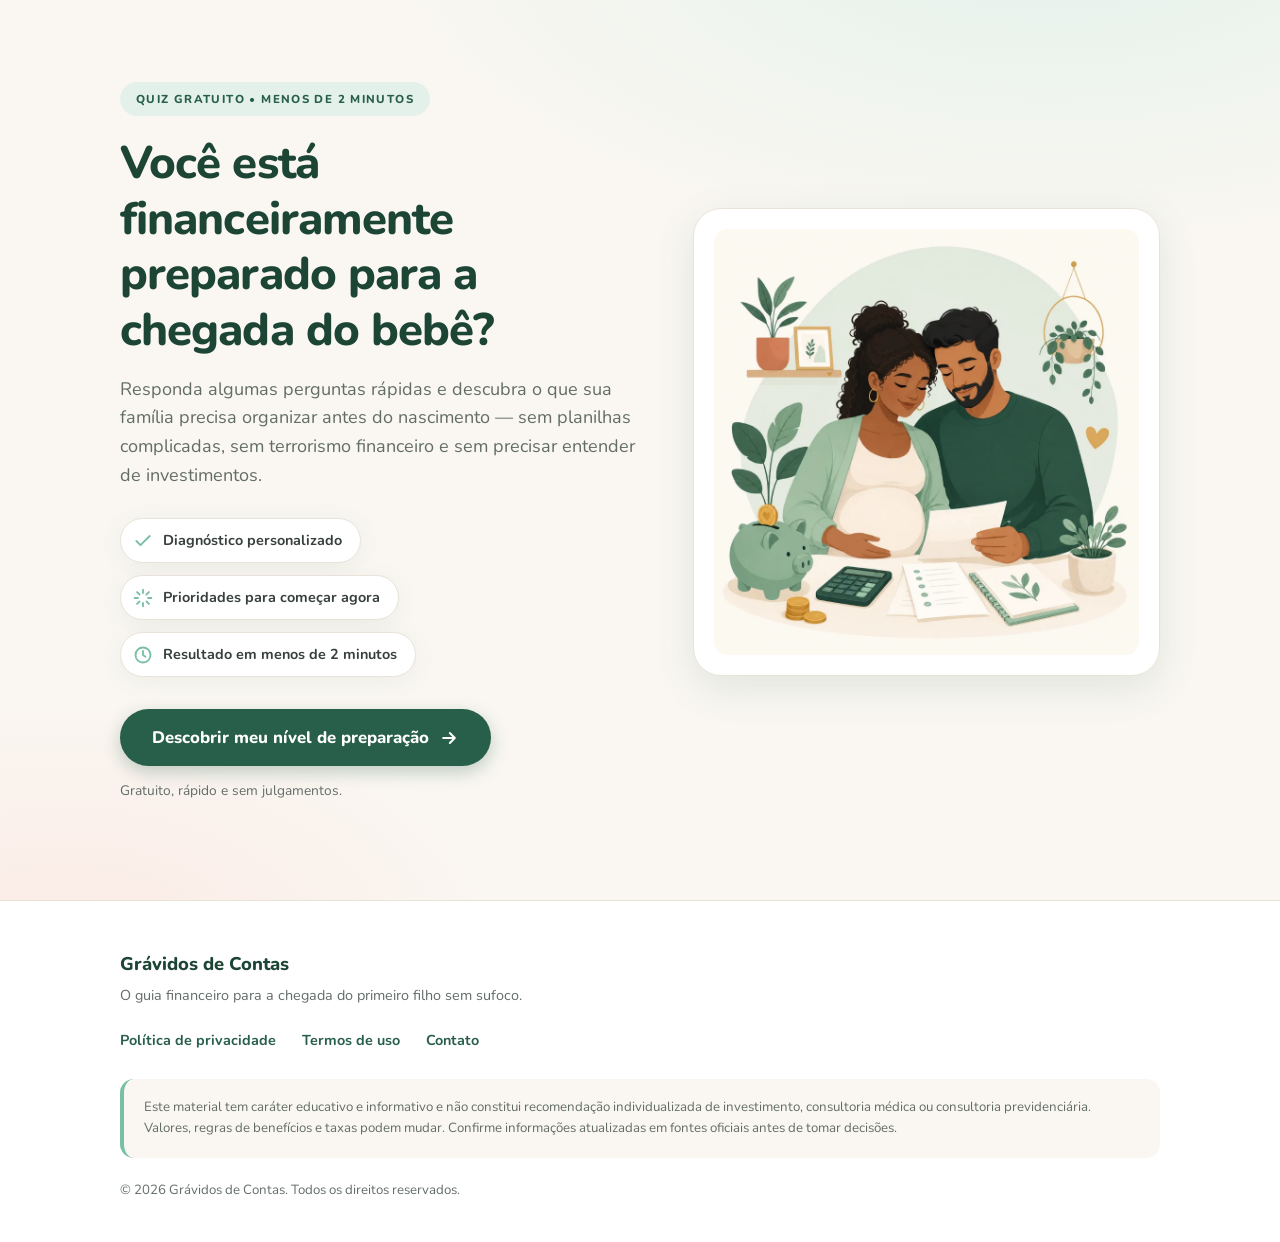
==== commit 441f8c62: "Troca as ilustrações do topo e da pausa pelas imagens novas (otimizadas) - Substitui os SVGs do hero" ====
--- a/index.html
+++ b/index.html
@@ -201,6 +201,7 @@
   box-shadow:var(--shadow-lg);
   border:1px solid var(--line);
 }
+.hero-art img{width:100%;height:auto;border-radius:14px;display:block}
 
 /* ---------- Quiz ---------- */
 .quiz-card{
@@ -689,6 +690,35 @@
 /* ---------- Preço no CTA final ---------- */
 .final-price s{color:#A9C0B6;font-weight:700}
 .final-parc{display:block;font-size:1.05rem;font-weight:700;color:#C9DAD2;margin-top:6px}
+
+/* ---------- Personalização dinâmica do resultado ---------- */
+.personal-note{
+  background:var(--gold-soft);border-left:4px solid var(--gold);
+  border-radius:var(--radius-sm);padding:15px 18px;margin-bottom:24px;
+  font-weight:600;color:var(--text);line-height:1.6;
+}
+.personal-note[hidden]{display:none}
+
+/* ---------- Contador da oferta ---------- */
+.countdown{
+  display:flex;flex-direction:column;align-items:center;gap:3px;
+  background:var(--terracota-soft);border:1px solid var(--terracota-light);
+  border-radius:var(--radius-sm);padding:12px 16px;margin-bottom:18px;
+}
+.countdown[hidden]{display:none}
+.cd-label{font-size:.78rem;font-weight:800;letter-spacing:.03em;text-transform:uppercase;color:var(--brick)}
+.cd-clock{font-size:1.5rem;font-weight:800;color:var(--brick);font-variant-numeric:tabular-nums;letter-spacing:.02em}
+.price-after{font-size:.9rem;font-weight:700;color:var(--brick);margin-top:10px}
+.price-bonus{
+  display:flex;gap:10px;align-items:flex-start;text-align:left;
+  background:var(--gold-soft);border:1px solid #EBD9B5;border-radius:var(--radius-sm);
+  padding:12px 15px;margin-bottom:16px;font-size:.92rem;color:var(--text);line-height:1.5;
+}
+.price-bonus svg{width:20px;height:20px;flex:none;color:var(--gold);margin-top:1px}
+.price-bonus strong{color:var(--green-deep)}
+/* fim da oferta: garante que os elementos de lançamento realmente somem */
+.price-flag[hidden],.price-old[hidden],.price-installments[hidden],
+.price-after[hidden],.price-bonus[hidden],.countdown[hidden]{display:none}
 </style>
 
 <script type="application/ld+json">
@@ -782,79 +812,7 @@
         </div>
 
         <div class="hero-art">
-          <svg viewBox="0 0 520 420" xmlns="http://www.w3.org/2000/svg" role="img" aria-labelledby="artTitle artDesc">
-            <title id="artTitle">Casal se organizando para a chegada do bebê</title>
-            <desc id="artDesc">Ilustração de um casal jovem, com a mulher grávida e o companheiro ao lado, sentados a uma mesa com papéis, uma calculadora e um cofrinho de porquinho.</desc>
-
-            <!-- fundo -->
-            <circle cx="260" cy="188" r="178" fill="#E4F1EB"/>
-            <circle cx="86" cy="72" r="10" fill="#F1B7A5"/>
-            <circle cx="452" cy="98" r="14" fill="#78BFA3" opacity=".55"/>
-            <circle cx="430" cy="52" r="6" fill="#D9A85F"/>
-            <circle cx="62" cy="158" r="6" fill="#78BFA3"/>
-
-            <!-- MULHER -->
-            <ellipse cx="205" cy="172" rx="33" ry="43" fill="#3F332C"/>
-            <circle cx="205" cy="158" r="26" fill="#F1C9A5"/>
-            <path d="M179 158a26 26 0 0 1 52 0c-6-10-16-14-26-14s-20 4-26 14Z" fill="#3F332C"/>
-            <rect x="197" y="177" width="16" height="16" fill="#E8B892"/>
-            <path d="M176 206q2-14 20-17h18q18 3 20 17l5 38q11 24 9 52-2 26-6 44h-76q-4-18-6-44-2-28 9-52Z" fill="#F1B7A5"/>
-            <path d="M231 212q22 40 4 78" stroke="#F1B7A5" stroke-width="17" fill="none" stroke-linecap="round"/>
-            <circle cx="234" cy="294" r="9" fill="#F1C9A5"/>
-            <path d="M170 244q-14 26-10 54" stroke="#F1B7A5" stroke-width="16" fill="none" stroke-linecap="round"/>
-
-            <!-- HOMEM -->
-            <circle cx="325" cy="163" r="25" fill="#B87F5A"/>
-            <path d="M300 161a25 25 0 0 1 50 0c-5-11-15-15-25-15s-20 4-25 15Z" fill="#2F2620"/>
-            <rect x="317" y="181" width="15" height="15" fill="#9C6A4A"/>
-            <path d="M295 212q3-14 21-17h18q18 3 21 17l6 48v80h-72v-80Z" fill="#78BFA3"/>
-            <path d="M299 214q-30-16-58-8" stroke="#78BFA3" stroke-width="16" fill="none" stroke-linecap="round"/>
-            <circle cx="240" cy="207" r="9" fill="#B87F5A"/>
-            <path d="M356 246q14 24 10 50" stroke="#78BFA3" stroke-width="16" fill="none" stroke-linecap="round"/>
-
-            <!-- MESA -->
-            <rect x="34" y="336" width="452" height="15" rx="7.5" fill="#E0D5C6"/>
-            <rect x="74" y="351" width="13" height="46" rx="4" fill="#D3C6B4"/>
-            <rect x="433" y="351" width="13" height="46" rx="4" fill="#D3C6B4"/>
-
-            <!-- COFRINHO -->
-            <circle cx="112" cy="264" r="10" fill="#D9A85F"/>
-            <circle cx="112" cy="264" r="4.5" fill="#C4913F"/>
-            <rect x="98" y="282" width="28" height="6" rx="3" fill="#C86F58"/>
-            <rect x="82" y="326" width="12" height="12" rx="3" fill="#E8A38C"/>
-            <rect x="130" y="326" width="12" height="12" rx="3" fill="#E8A38C"/>
-            <ellipse cx="112" cy="306" rx="40" ry="31" fill="#F1B7A5"/>
-            <path d="M126 280q10-6 16 2-8 4-11 12Z" fill="#E8A38C"/>
-            <ellipse cx="150" cy="309" rx="11" ry="9" fill="#E8A38C"/>
-            <circle cx="152" cy="306" r="2" fill="#B4543B"/>
-            <circle cx="152" cy="312" r="2" fill="#B4543B"/>
-            <circle cx="130" cy="300" r="3" fill="#37403B"/>
-            <path d="M74 312q-8 4-6 14" stroke="#E8A38C" stroke-width="5" fill="none" stroke-linecap="round"/>
-
-            <!-- PAPÉIS -->
-            <g transform="rotate(-7 276 314)">
-              <rect x="243" y="292" width="54" height="44" rx="4" fill="#FAF7F2"/>
-            </g>
-            <g transform="rotate(4 288 312)">
-              <rect x="258" y="288" width="54" height="48" rx="4" fill="#FFFFFF"/>
-              <rect x="266" y="297" width="38" height="4" rx="2" fill="#78BFA3"/>
-              <rect x="266" y="307" width="30" height="3.5" rx="1.75" fill="#E0D5C6"/>
-              <rect x="266" y="316" width="34" height="3.5" rx="1.75" fill="#E0D5C6"/>
-              <rect x="266" y="325" width="22" height="3.5" rx="1.75" fill="#E0D5C6"/>
-            </g>
-
-            <!-- CALCULADORA -->
-            <rect x="370" y="288" width="74" height="48" rx="8" fill="#285F4A"/>
-            <rect x="379" y="296" width="56" height="13" rx="3" fill="#E4F1EB"/>
-            <circle cx="388" cy="319" r="3.6" fill="#78BFA3"/>
-            <circle cx="402" cy="319" r="3.6" fill="#78BFA3"/>
-            <circle cx="416" cy="319" r="3.6" fill="#78BFA3"/>
-            <circle cx="430" cy="319" r="3.6" fill="#D9826B"/>
-            <circle cx="388" cy="330" r="3.6" fill="#78BFA3"/>
-            <circle cx="402" cy="330" r="3.6" fill="#78BFA3"/>
-            <circle cx="416" cy="330" r="3.6" fill="#78BFA3"/>
-            <circle cx="430" cy="330" r="3.6" fill="#D9826B"/>
-          </svg>
+          <img src="hero.webp" width="900" height="900" alt="Ilustração de um casal esperando um bebê, organizando as contas juntos com calculadora, papéis e um cofrinho sobre a mesa.">
         </div>
       </div>
     </section>
@@ -896,63 +854,7 @@
         <div class="quiz-card interlude">
           <span class="eyebrow" style="background:var(--terracota-soft);color:var(--brick)">Uma pausa rápida</span>
 
-          <svg class="interlude-art" viewBox="0 0 440 250" xmlns="http://www.w3.org/2000/svg" role="img" aria-labelledby="artA-t artA-d">
-            <title id="artA-t">Casal preocupado com as contas</title>
-            <desc id="artA-d">Ilustração de um casal, com a mulher grávida, sentados à mesa cercados de boletos e contas, com expressão de preocupação.</desc>
-            <ellipse cx="220" cy="138" rx="196" ry="98" fill="#FBEAE4"/>
-            <path d="M196 44q6-12 14 0" stroke="#E8A38C" stroke-width="3" fill="none" stroke-linecap="round"/>
-            <path d="M226 36q7-14 16 0" stroke="#E8A38C" stroke-width="3" fill="none" stroke-linecap="round"/>
-            <circle cx="352" cy="66" r="5" fill="#F1B7A5"/>
-            <circle cx="82" cy="58" r="7" fill="#F1B7A5"/>
-
-            <!-- MULHER GRÁVIDA -->
-            <ellipse cx="146" cy="104" rx="28" ry="33" fill="#3F332C"/>
-            <circle cx="146" cy="94" r="23" fill="#F1C9A5"/>
-            <path d="M123 94a23 23 0 0 1 46 0c-5-10-14-13-23-13s-18 3-23 13Z" fill="#3F332C"/>
-            <circle cx="139" cy="95" r="2.2" fill="#37403B"/>
-            <circle cx="153" cy="95" r="2.2" fill="#37403B"/>
-            <path d="M132 87l8 3M160 87l-8 3" stroke="#3F332C" stroke-width="2.4" stroke-linecap="round"/>
-            <path d="M140 105q6 3 12 0" stroke="#B4543B" stroke-width="2.4" fill="none" stroke-linecap="round"/>
-            <rect x="139" y="112" width="14" height="12" fill="#E8B892"/>
-            <path d="M122 136q2-12 17-14h14q15 2 17 14l4 26q9 17 7 38h-70q-2-21 7-38Z" fill="#F1B7A5"/>
-            <path d="M168 140q16 12 12 30" stroke="#F1B7A5" stroke-width="13" fill="none" stroke-linecap="round"/>
-            <path d="M124 138q-16 8-18 22" stroke="#F1B7A5" stroke-width="13" fill="none" stroke-linecap="round"/>
-            <circle cx="106" cy="163" r="7" fill="#F1C9A5"/>
-
-            <!-- HOMEM COM A MÃO NA CABEÇA -->
-            <circle cx="300" cy="98" r="21" fill="#B87F5A"/>
-            <path d="M279 96a21 21 0 0 1 42 0c-4-9-13-12-21-12s-17 3-21 12Z" fill="#2F2620"/>
-            <circle cx="294" cy="99" r="2.1" fill="#37403B"/>
-            <circle cx="307" cy="99" r="2.1" fill="#37403B"/>
-            <path d="M288 91l7 3M314 91l-7 3" stroke="#2F2620" stroke-width="2.3" stroke-linecap="round"/>
-            <path d="M295 109q6 3 11 0" stroke="#7A4A32" stroke-width="2.3" fill="none" stroke-linecap="round"/>
-            <rect x="294" y="115" width="13" height="11" fill="#9C6A4A"/>
-            <path d="M276 140q3-12 18-14h13q15 2 18 14l4 60h-57Z" fill="#78BFA3"/>
-            <path d="M282 142q-22 2-24-26" stroke="#78BFA3" stroke-width="13" fill="none" stroke-linecap="round"/>
-            <circle cx="259" cy="110" r="7.5" fill="#B87F5A"/>
-            <path d="M322 142q16 10 14 28" stroke="#78BFA3" stroke-width="13" fill="none" stroke-linecap="round"/>
-
-            <!-- MESA E CONTAS -->
-            <rect x="38" y="198" width="364" height="11" rx="5.5" fill="#E0D5C6"/>
-            <g transform="rotate(-8 214 186)">
-              <rect x="188" y="166" width="52" height="34" rx="3" fill="#FFFFFF"/>
-              <rect x="195" y="173" width="26" height="3" rx="1.5" fill="#D9826B"/>
-              <rect x="195" y="181" width="34" height="2.6" rx="1.3" fill="#E0D5C6"/>
-              <rect x="195" y="188" width="20" height="2.6" rx="1.3" fill="#E0D5C6"/>
-            </g>
-            <g transform="rotate(6 246 190)">
-              <rect x="222" y="172" width="50" height="28" rx="3" fill="#FAF7F2"/>
-              <rect x="229" y="179" width="22" height="3" rx="1.5" fill="#B4543B"/>
-              <rect x="229" y="187" width="30" height="2.6" rx="1.3" fill="#E0D5C6"/>
-            </g>
-            <g transform="rotate(-3 92 188)">
-              <rect x="66" y="170" width="48" height="30" rx="3" fill="#FFFFFF"/>
-              <rect x="73" y="177" width="24" height="3" rx="1.5" fill="#D9826B"/>
-              <rect x="73" y="185" width="30" height="2.6" rx="1.3" fill="#E0D5C6"/>
-            </g>
-            <circle cx="356" cy="184" r="15" fill="#D9A85F"/>
-            <path d="M356 176v16M352 180h6a3 3 0 0 1 0 6h-4a3 3 0 0 0 0 6h6" stroke="#8A6420" stroke-width="2" fill="none" stroke-linecap="round"/>
-          </svg>
+          <img class="interlude-art" src="pausa.webp" width="900" height="675" alt="Ilustração de um casal, com a mulher grávida, olhando boletos e uma calculadora com expressão pensativa.">
 
           <h2 id="int-a-title">Quase ninguém faz essa conta antes. E é aí que aperta.</h2>
           <p class="interlude-text">A maioria dos pais de primeira viagem descobre os valores no caminho — com a barriga crescendo, a lista aumentando e o cartão resolvendo o que o planejamento não resolveu. Não é falta de cuidado de vocês. É que ninguém ensina isso.</p>
@@ -1125,6 +1027,8 @@
 
           <p class="result-msg" id="tier-message"></p>
 
+          <p class="personal-note" id="tier-personal" hidden></p>
+
           <div class="phase-note">
             <svg viewBox="0 0 24 24" fill="none" stroke="currentColor" stroke-width="2.2" stroke-linecap="round" stroke-linejoin="round" aria-hidden="true"><circle cx="12" cy="12" r="9"/><path d="M12 16v-4M12 8h.01"/></svg>
             <p id="phase-note"></p>
@@ -1288,8 +1192,14 @@
   <section class="section" id="preco">
     <div class="wrap">
       <div class="price-card">
-        <!-- CONFIRME: "Oferta de lançamento" só deve ficar se o preço vai mesmo subir depois. -->
-        <span class="price-flag">Oferta de lançamento</span>
+        <span class="price-flag">Oferta de lançamento · por tempo limitado</span>
+
+        <!-- Contador da oferta: conta até CONFIG.offerDeadline (data real). -->
+        <div class="countdown" id="countdown" hidden aria-live="polite">
+          <span class="cd-label">A oferta de lançamento termina em</span>
+          <span class="cd-clock" id="cd-clock">--:--:--</span>
+        </div>
+
         <p class="price-top">Acesso completo e vitalício ao guia</p>
 
         <!-- Ancoragem de valor: quanto custa NÃO ter um plano -->
@@ -1303,9 +1213,16 @@
           <!-- CONFIRME: R$ 97 precisa ser um preço cheio real (senão é propaganda enganosa). -->
           <p class="price-old">de <s>R$ 97</s> por apenas</p>
           <p class="price-value">R$ 67,90</p>
-          <!-- CONFIRME: ajuste "12x de R$ 6,79" para o parcelamento real do seu checkout. -->
-          <p class="price-installments">ou <strong>12x de R$ 6,79</strong> no cartão</p>
-        </div>
+          <!-- CONFIRME: ajuste "12x de R$ 7,02" para o parcelamento real do seu checkout. -->
+          <p class="price-installments">ou <strong>12x de R$ 7,02</strong> no cartão</p>
+          <p class="price-after" id="price-after">Depois do lançamento, o valor sobe para <strong>R$ 97</strong>.</p>
+        </div>
+
+        <!-- Bônus REAL de lançamento (texto vem de CONFIG.bonus). Some quando a oferta acaba. -->
+        <p class="price-bonus" id="price-bonus" hidden>
+          <svg viewBox="0 0 24 24" fill="none" stroke="currentColor" stroke-width="2.2" stroke-linecap="round" stroke-linejoin="round" aria-hidden="true"><rect x="3" y="8" width="18" height="4" rx="1"/><path d="M12 8v13M5 12v9h14v-9M12 8C12 8 11 3 8.5 3a2.5 2.5 0 0 0 0 5H12zM12 8s1-5 3.5-5a2.5 2.5 0 0 1 0 5H12z"/></svg>
+          <span><strong>Bônus de lançamento:</strong> <span id="bonus-text"></span> — grátis só até o fim da oferta.</span>
+        </p>
 
         <a class="btn btn-buy btn-block" data-checkout data-cta="bloco_preco" href="#">
           Quero garantir meu acesso agora
@@ -1558,7 +1475,7 @@
         <span class="eyebrow" style="background:rgba(255,255,255,.14);color:#fff">Cada semana conta</span>
         <h2>O bebê tem data pra chegar. Seu plano precisa chegar antes.</h2>
         <p class="lead">Preparação financeira não espera “sobrar tempo” — porque ele não sobra. Cada semana que passa é uma decisão a menos que dá pra tomar com calma. Comece hoje, no seu ritmo, com um plano claro e possível.</p>
-        <p class="final-price">de <s>R$ 97</s> por R$ 67,90 <span class="final-parc">ou 12x de R$ 6,79 no cartão</span></p>
+        <p class="final-price">de <s>R$ 97</s> por R$ 67,90 <span class="final-parc">ou 12x de R$ 7,02 no cartão</span></p>
         <a class="btn btn-buy" data-checkout data-cta="cta_final" href="#">
           Quero garantir meu acesso agora
           <svg viewBox="0 0 24 24" fill="none" stroke="currentColor" stroke-width="2.4" stroke-linecap="round" stroke-linejoin="round" style="width:19px;height:19px" aria-hidden="true"><path d="M5 12h14M13 6l6 6-6 6"/></svg>
@@ -1601,7 +1518,11 @@
    Deixe ga4Id/metaPixelId em branco para não carregar rastreamento.
    ========================================================= */
 const CONFIG = {
-  checkoutUrl: 'CHECKOUT_URL',
+  checkoutUrl: 'https://pay.cakto.com.br/y6pagop_988893',
+  leadWebhookUrl: 'https://script.google.com/macros/s/AKfycbzCfn0vtdqdaVw-Detc2ILMAuwplJO5RZEm8hLjN1dEcqgpHxEVRYEj0MUaN9a7mbgdUA/exec',
+  offerDeadline: '2026-08-02T23:59:59',   // data-limite REAL da oferta de lançamento — CONFIRME/alinhe com o início dos anúncios
+  fullPrice: 'R$ 97',                      // quando a oferta acaba, a página passa a mostrar este preço (suba o Cakto junto)
+  bonus: 'Checklist do Enxoval Essencial (PDF)',  // bônus REAL de lançamento — precisa existir e ser entregue; vazio = esconde
   ga4Id: '',
   metaPixelId: ''
 };
@@ -2083,6 +2004,32 @@
   return !show;
 }
 
+/* Grava o lead na planilha (Google Sheets via Apps Script).
+   Fire-and-forget: nunca bloqueia nem atrasa o resultado. */
+function sendLead(){
+  if (!CONFIG.leadWebhookUrl) return;
+  const payload = {
+    nome: state.lead.name,
+    whatsapp: state.lead.whatsapp,
+    email: state.lead.email,
+    consentimento: state.lead.consent ? 'sim' : 'nao',
+    pontuacao: computeScore(),
+    perfil: tierFor(computeScore()).name,
+    fase: currentPhase() || '',
+    respostas: QUESTIONS.map((q, i) =>
+      state.answers[i] != null ? q.options[state.answers[i]].label : '—').join(' | '),
+    origem: 'quiz'
+  };
+  try {
+    fetch(CONFIG.leadWebhookUrl, {
+      method: 'POST',
+      mode: 'no-cors',
+      headers: { 'Content-Type': 'text/plain;charset=utf-8' },
+      body: JSON.stringify(payload)
+    }).catch(function(){});
+  } catch (e) { /* silencioso: o resultado nunca depende disto */ }
+}
+
 leadForm.addEventListener('submit', (e) => {
   e.preventDefault();
 
@@ -2114,7 +2061,7 @@
     score: computeScore(),
     phase: currentPhase()
   });
-  // Envie state.lead para seu CRM/e-mail aqui, se desejar.
+  sendLead();   // grava o lead na planilha — não bloqueia o resultado
 
   runLoading();
 });
@@ -2150,6 +2097,35 @@
 /* =========================================================
    11. RESULTADO
    ========================================================= */
+/* Inserção dinâmica: usa as respostas para personalizar o diagnóstico. */
+function personalInsight(){
+  const aReserva = state.answers[1];   // pergunta "reserva"
+  const aOnde = state.answers[7];      // pergunta "onde está o dinheiro"
+  if (aReserva == null || aOnde == null) return '';
+
+  const reservaFrase = [
+    'vocês ainda não começaram a reserva do bebê',
+    'vocês já começaram a reserva, mas ainda com menos de R$ 1.000',
+    'vocês já têm entre R$ 1.000 e R$ 4.999 guardados',
+    'vocês já têm R$ 5.000 ou mais reservados'
+  ][aReserva];
+
+  const ondeFrase = [
+    'está misturado na conta corrente',
+    'está na poupança',
+    'está numa conta ou caixinha separada',
+    'está numa opção segura e com liquidez, como Tesouro Selic ou CDB'
+  ][aOnde];
+
+  const remate = aReserva <= 1
+    ? 'O primeiro passo é dar uma meta e um lugar separado para esse dinheiro.'
+    : aReserva === 2
+      ? 'Vocês já têm uma base — agora é afinar a meta e garantir que ele renda com segurança.'
+      : 'Vocês estão à frente da maioria — o foco agora é proteger essa reserva e revisar os detalhes.';
+
+  return 'Pelas suas respostas, ' + reservaFrase + '. Hoje, o que vocês guardam ' + ondeFrase + '. ' + remate;
+}
+
 function renderResult(){
   const score = computeScore();
   const tier = tierFor(score);
@@ -2174,6 +2150,12 @@
     'Pontuação ' + score + ' de 21. Perfil: ' + tier.name + '.');
 
   $('#tier-message').textContent = tier.message;
+
+  const elPersonal = $('#tier-personal');
+  const insight = personalInsight();
+  elPersonal.textContent = insight;
+  elPersonal.hidden = !insight;
+
   $('#phase-note').textContent = phase ? PHASE_NOTES[phase] : '';
   $('#tier-risk').textContent = tier.risk;
 
@@ -2289,10 +2271,57 @@
 }
 
 /* =========================================================
-   15. INICIALIZAÇÃO
+   15. OFERTA DE LANÇAMENTO (contador + bônus + fim automático)
+   Tudo gira em torno de uma data-limite REAL (CONFIG.offerDeadline):
+   antes dela, mostra contador/bônus/preço de lançamento; depois,
+   esconde tudo e passa a exibir o preço cheio (CONFIG.fullPrice).
+   ========================================================= */
+function endLaunch(){
+  ['#countdown', '.price-flag', '#price-after', '#price-bonus', '.price-old', '.price-installments']
+    .forEach((sel) => document.querySelectorAll(sel).forEach((e) => { e.hidden = true; }));
+  if (CONFIG.fullPrice){
+    document.querySelectorAll('.price-value').forEach((e) => { e.textContent = CONFIG.fullPrice; });
+    const fp = $('.final-price');
+    if (fp) fp.textContent = CONFIG.fullPrice;
+  }
+}
+
+function initLaunch(){
+  // Bônus de lançamento (some quando a oferta acaba)
+  const bonusEl = $('#price-bonus');
+  const bonusText = (CONFIG.bonus || '').trim();
+  if (bonusEl){
+    if (bonusText){ $('#bonus-text').textContent = bonusText; bonusEl.hidden = false; }
+    else bonusEl.hidden = true;
+  }
+
+  const box = $('#countdown');
+  const end = CONFIG.offerDeadline ? new Date(CONFIG.offerDeadline).getTime() : NaN;
+  if (!box || isNaN(end)) return;   // sem data válida: mantém a oferta padrão, sem contador
+
+  if (Date.now() >= end){ endLaunch(); return; }
+
+  const clock = $('#cd-clock');
+  box.hidden = false;
+  const timer = setInterval(tick, 1000);
+  tick();
+  function tick(){
+    let diff = Math.floor((end - Date.now()) / 1000);
+    if (diff <= 0){ clearInterval(timer); endLaunch(); return; }
+    const d = Math.floor(diff / 86400); diff %= 86400;
+    const h = Math.floor(diff / 3600); diff %= 3600;
+    const m = Math.floor(diff / 60), s = diff % 60;
+    const pad = (n) => String(n).padStart(2, '0');
+    clock.textContent = (d > 0 ? d + 'd ' : '') + pad(h) + ':' + pad(m) + ':' + pad(s);
+  }
+}
+
+/* =========================================================
+   16. INICIALIZAÇÃO
    ========================================================= */
 $('#year').textContent = String(new Date().getFullYear());
 renderQuestion();
+initLaunch();
 
 })();
 </script>
